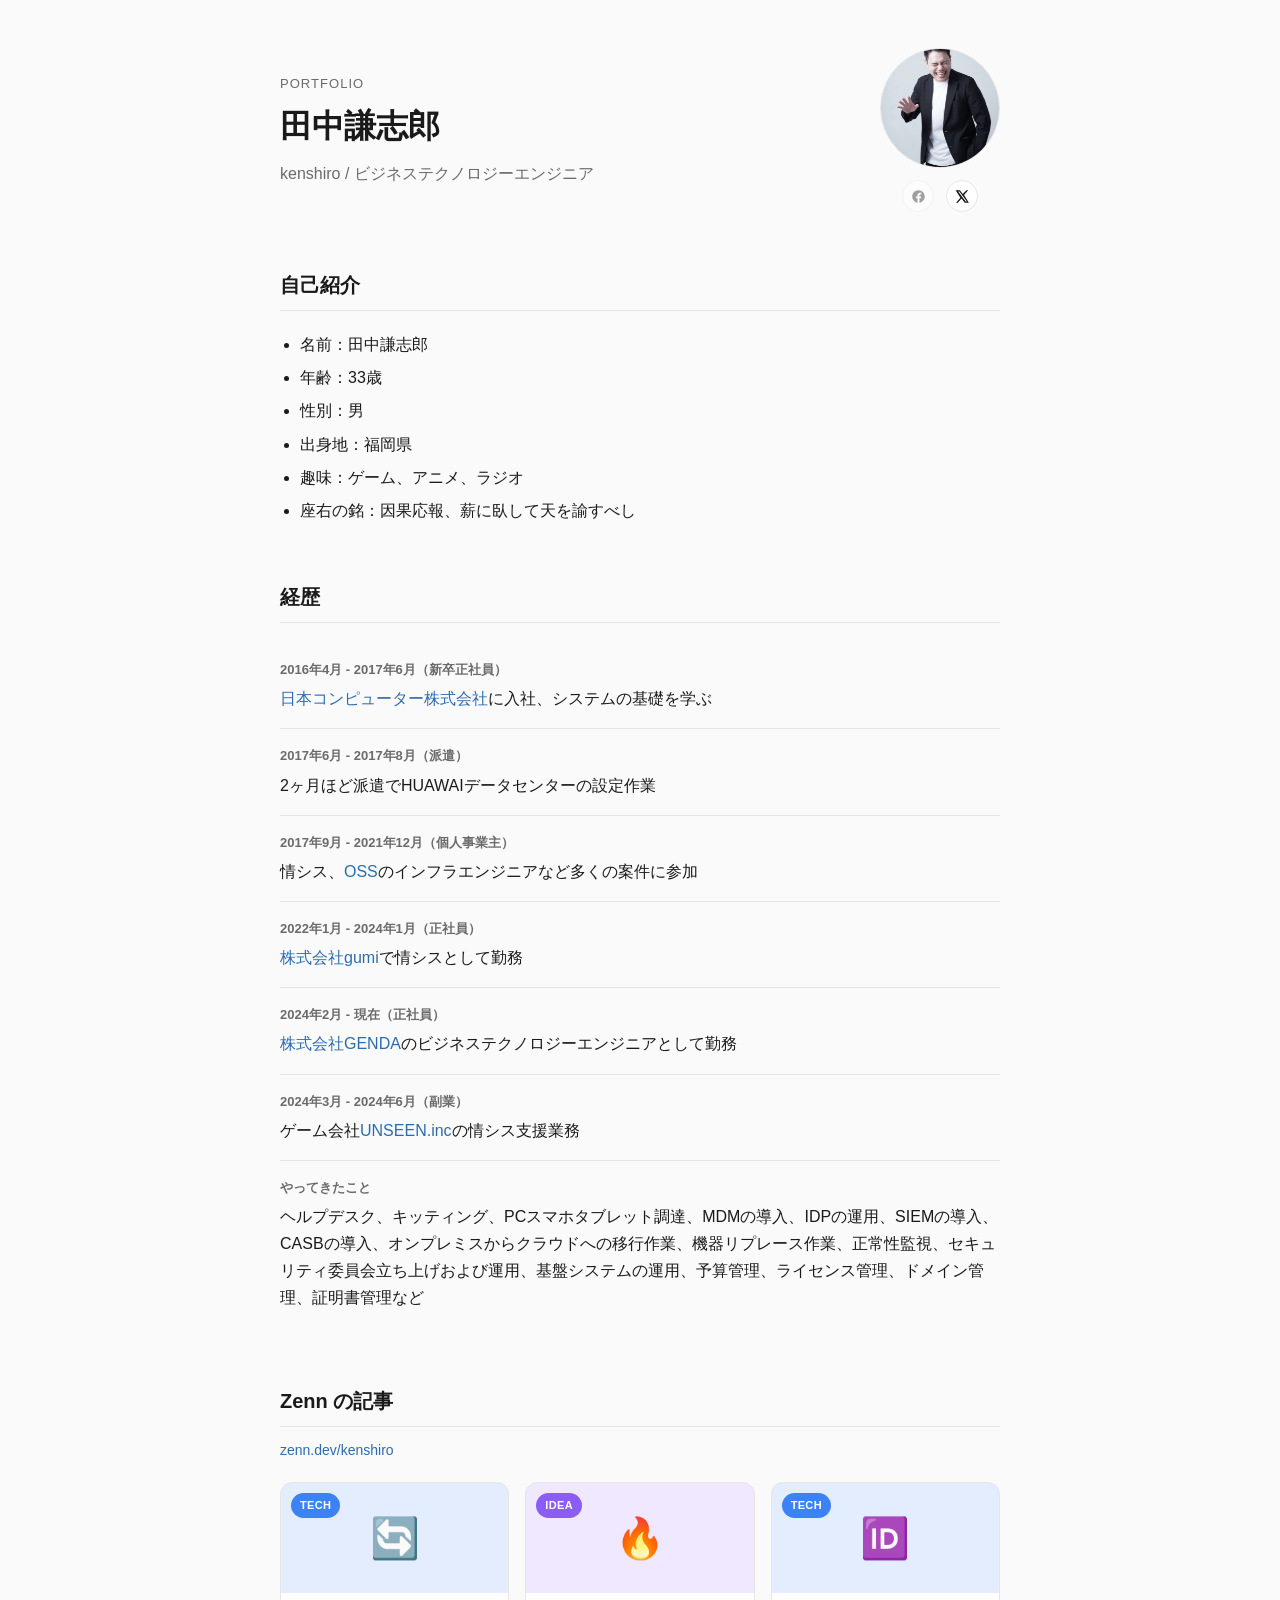
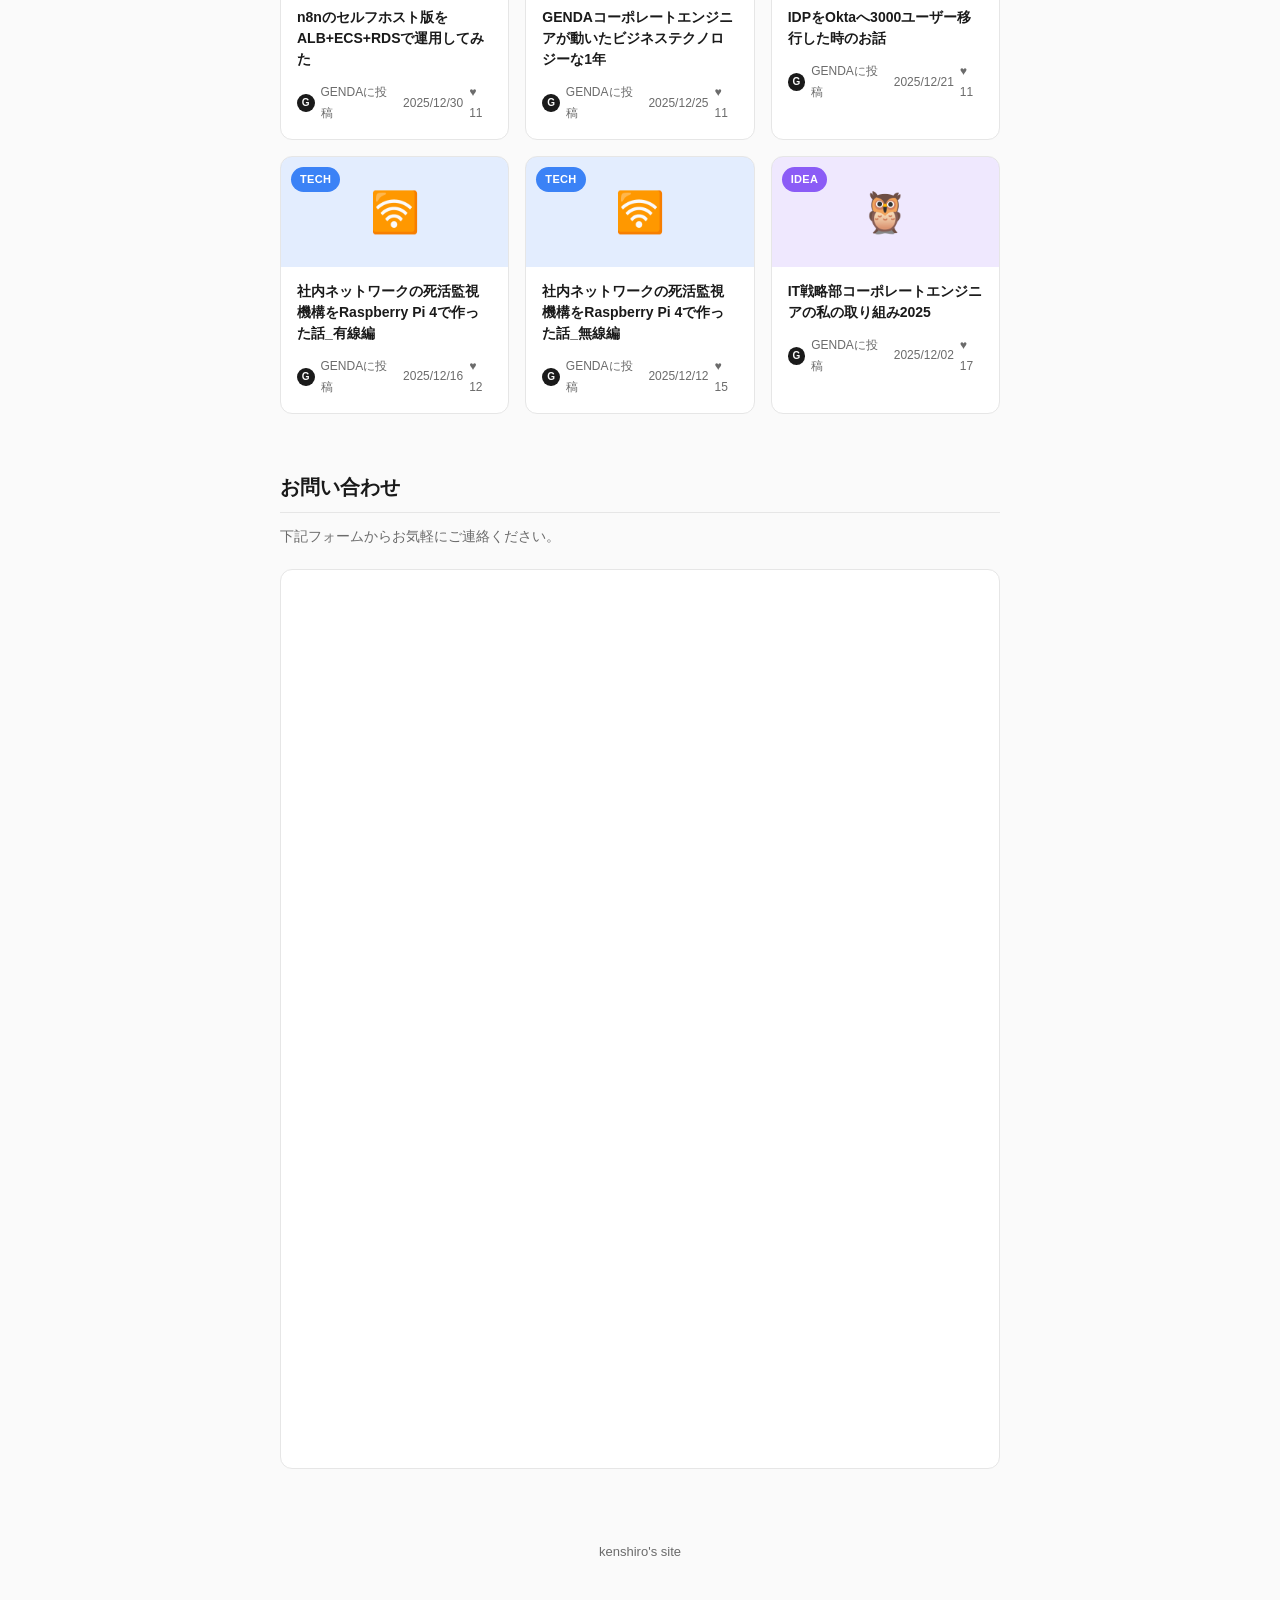
==== index.html @ cf834e89 "Move SNS icons under the profile photo Co-Authored-By: Claude Sonnet 5 <noreply@anthropic.com>" ====
<!doctype html>
<html lang="ja">
<head>
<meta charset="utf-8">
<meta name="viewport" content="width=device-width, initial-scale=1.0">
<title>田中謙志郎 | kenshiro's site</title>
<meta name="description" content="田中謙志郎（kenshiro）のポートフォリオページです。">
<link rel="icon" href="data:,">
<link rel="stylesheet" href="styles.css?v=6">
</head>
<body>
    <div class="page">
        <header class="hero">
            <div class="hero-text">
                <p class="eyebrow">Portfolio</p>
                <h1>田中謙志郎</h1>
                <p class="subtitle">kenshiro / ビジネステクノロジーエンジニア</p>
            </div>
            <div class="hero-photo-block">
                <img class="hero-photo" src="images/profile.jpg" alt="田中謙志郎のプロフィール写真">
                <ul class="social-links">
                    <li>
                        <a class="social-link is-pending" href="#" aria-label="Facebook" title="Facebook（リンク準備中）" onclick="return false;">
                            <svg viewBox="0 0 24 24" fill="currentColor" aria-hidden="true"><path d="M22 12.06C22 6.5 17.52 2 12 2S2 6.5 2 12.06c0 5 3.66 9.15 8.44 9.94v-7.03H7.9v-2.91h2.54V9.85c0-2.51 1.49-3.9 3.77-3.9 1.09 0 2.24.2 2.24.2v2.46h-1.26c-1.24 0-1.63.77-1.63 1.56v1.89h2.78l-.44 2.91h-2.34V22c4.78-.79 8.44-4.94 8.44-9.94z"/></svg>
                        </a>
                    </li>
                    <li>
                        <a class="social-link" href="https://x.com/kensan_p" target="_blank" rel="noopener" aria-label="X (旧Twitter)" title="@kensan_p">
                            <svg viewBox="0 0 24 24" fill="currentColor" aria-hidden="true"><path d="M18.24 2H21l-6.5 7.43L22.2 22h-6.62l-5.18-6.77L4.4 22H1.62l6.96-7.95L1 2h6.78l4.68 6.19zm-1.16 18h1.84L7.02 3.9H5.06z"/></svg>
                        </a>
                    </li>
                </ul>
            </div>
        </header>

        <main>
            <section class="section">
                <h2>自己紹介</h2>
                <ul class="profile-list">
                    <li>名前：田中謙志郎</li>
                    <li>年齢：33歳</li>
                    <li>性別：男</li>
                    <li>出身地：福岡県</li>
                    <li>趣味：ゲーム、アニメ、ラジオ</li>
                    <li>座右の銘：因果応報、薪に臥して天を諭すべし</li>
                </ul>
            </section>

            <section class="section">
                <h2>経歴</h2>
                <ul class="timeline">
                    <li>
                        <span class="timeline-date">2016年4月 - 2017年6月（新卒正社員）</span>
                        <a href="https://www.nck.co.jp/" target="_blank" rel="noopener">日本コンピューター株式会社</a>に入社、システムの基礎を学ぶ
                    </li>
                    <li>
                        <span class="timeline-date">2017年6月 - 2017年8月（派遣）</span>
                        2ヶ月ほど派遣でHUAWAIデータセンターの設定作業
                    </li>
                    <li>
                        <span class="timeline-date">2017年9月 - 2021年12月（個人事業主）</span>
                        情シス、<a href="https://exastro-suite.github.io/it-automation-docs/install_ja.html" target="_blank" rel="noopener">OSS</a>のインフラエンジニアなど多くの案件に参加
                    </li>
                    <li>
                        <span class="timeline-date">2022年1月 - 2024年1月（正社員）</span>
                        <a href="https://gu3.co.jp/" target="_blank" rel="noopener">株式会社gumi</a>で情シスとして勤務
                    </li>
                    <li>
                        <span class="timeline-date">2024年2月 - 現在（正社員）</span>
                        <a href="https://genda.jp/" target="_blank" rel="noopener">株式会社GENDA</a>のビジネステクノロジーエンジニアとして勤務
                    </li>
                    <li>
                        <span class="timeline-date">2024年3月 - 2024年6月（副業）</span>
                        ゲーム会社<a href="https://www.unseen-tokyo.com/" target="_blank" rel="noopener">UNSEEN.inc</a>の情シス支援業務
                    </li>
                    <li>
                        <span class="timeline-date">やってきたこと</span>
                        ヘルプデスク、キッティング、PCスマホタブレット調達、MDMの導入、IDPの運用、SIEMの導入、CASBの導入、オンプレミスからクラウドへの移行作業、機器リプレース作業、正常性監視、セキュリティ委員会立ち上げおよび運用、基盤システムの運用、予算管理、ライセンス管理、ドメイン管理、証明書管理など
                    </li>
                </ul>
            </section>

            <section class="section">
                <h2>Zenn の記事</h2>
                <p class="section-note">
                    <a href="https://zenn.dev/kenshiro" target="_blank" rel="noopener">zenn.dev/kenshiro</a>
                </p>
                <ul class="zenn-cards">
                    <li class="zenn-card">
                        <a href="https://zenn.dev/genda_jp/articles/96756fe1942ec3" target="_blank" rel="noopener">
                            <div class="zenn-card-media zenn-type-tech">
                                <span class="zenn-badge zenn-badge-tech">TECH</span>
                                <span class="zenn-card-emoji">🔄</span>
                            </div>
                            <div class="zenn-card-body">
                                <p class="zenn-card-title">n8nのセルフホスト版をALB+ECS+RDSで運用してみた</p>
                                <p class="zenn-card-meta">
                                    <span class="zenn-avatar">G</span>
                                    GENDAに投稿
                                    <span class="zenn-card-date">2025/12/30</span>
                                    <span class="zenn-card-likes">♥ 11</span>
                                </p>
                            </div>
                        </a>
                    </li>
                    <li class="zenn-card">
                        <a href="https://zenn.dev/genda_jp/articles/e08f3551ff853a" target="_blank" rel="noopener">
                            <div class="zenn-card-media zenn-type-idea">
                                <span class="zenn-badge zenn-badge-idea">IDEA</span>
                                <span class="zenn-card-emoji">🔥</span>
                            </div>
                            <div class="zenn-card-body">
                                <p class="zenn-card-title">GENDAコーポレートエンジニアが動いたビジネステクノロジーな1年</p>
                                <p class="zenn-card-meta">
                                    <span class="zenn-avatar">G</span>
                                    GENDAに投稿
                                    <span class="zenn-card-date">2025/12/25</span>
                                    <span class="zenn-card-likes">♥ 11</span>
                                </p>
                            </div>
                        </a>
                    </li>
                    <li class="zenn-card">
                        <a href="https://zenn.dev/genda_jp/articles/27fce587929f2d" target="_blank" rel="noopener">
                            <div class="zenn-card-media zenn-type-tech">
                                <span class="zenn-badge zenn-badge-tech">TECH</span>
                                <span class="zenn-card-emoji">🆔</span>
                            </div>
                            <div class="zenn-card-body">
                                <p class="zenn-card-title">IDPをOktaへ3000ユーザー移行した時のお話</p>
                                <p class="zenn-card-meta">
                                    <span class="zenn-avatar">G</span>
                                    GENDAに投稿
                                    <span class="zenn-card-date">2025/12/21</span>
                                    <span class="zenn-card-likes">♥ 11</span>
                                </p>
                            </div>
                        </a>
                    </li>
                    <li class="zenn-card">
                        <a href="https://zenn.dev/genda_jp/articles/80a4c75e6449c0" target="_blank" rel="noopener">
                            <div class="zenn-card-media zenn-type-tech">
                                <span class="zenn-badge zenn-badge-tech">TECH</span>
                                <span class="zenn-card-emoji">🛜</span>
                            </div>
                            <div class="zenn-card-body">
                                <p class="zenn-card-title">社内ネットワークの死活監視機構をRaspberry Pi 4で作った話_有線編</p>
                                <p class="zenn-card-meta">
                                    <span class="zenn-avatar">G</span>
                                    GENDAに投稿
                                    <span class="zenn-card-date">2025/12/16</span>
                                    <span class="zenn-card-likes">♥ 12</span>
                                </p>
                            </div>
                        </a>
                    </li>
                    <li class="zenn-card">
                        <a href="https://zenn.dev/genda_jp/articles/8ce9c2864ab055" target="_blank" rel="noopener">
                            <div class="zenn-card-media zenn-type-tech">
                                <span class="zenn-badge zenn-badge-tech">TECH</span>
                                <span class="zenn-card-emoji">🛜</span>
                            </div>
                            <div class="zenn-card-body">
                                <p class="zenn-card-title">社内ネットワークの死活監視機構をRaspberry Pi 4で作った話_無線編</p>
                                <p class="zenn-card-meta">
                                    <span class="zenn-avatar">G</span>
                                    GENDAに投稿
                                    <span class="zenn-card-date">2025/12/12</span>
                                    <span class="zenn-card-likes">♥ 15</span>
                                </p>
                            </div>
                        </a>
                    </li>
                    <li class="zenn-card">
                        <a href="https://zenn.dev/genda_jp/articles/e3fcc017975147" target="_blank" rel="noopener">
                            <div class="zenn-card-media zenn-type-idea">
                                <span class="zenn-badge zenn-badge-idea">IDEA</span>
                                <span class="zenn-card-emoji">🦉</span>
                            </div>
                            <div class="zenn-card-body">
                                <p class="zenn-card-title">IT戦略部コーポレートエンジニアの私の取り組み2025</p>
                                <p class="zenn-card-meta">
                                    <span class="zenn-avatar">G</span>
                                    GENDAに投稿
                                    <span class="zenn-card-date">2025/12/02</span>
                                    <span class="zenn-card-likes">♥ 17</span>
                                </p>
                            </div>
                        </a>
                    </li>
                </ul>
            </section>

            <section class="section">
                <h2>お問い合わせ</h2>
                <p class="section-note">下記フォームからお気軽にご連絡ください。</p>
                <iframe class="contact-form" src="https://docs.google.com/forms/d/e/1FAIpQLSchTpc1sLFEY0dXczaiZ11Mpa0hVo4xiJXlNwjXK0RmTIlO_Q/viewform?embedded=true" loading="lazy">読み込んでいます…</iframe>
            </section>
        </main>

        <footer class="footer">
            <p>kenshiro's site</p>
        </footer>
    </div>
</body>
</html>
---- styles.css ----
:root {
  --ink: #1a1a1a;
  --muted: #6b6b6b;
  --border: #e6e6e6;
  --accent: #2b6cb0;
  --bg: #fafafa;
  --card-bg: #ffffff;
}

* {
  box-sizing: border-box;
}

body {
  margin: 0;
  background: var(--bg);
  color: var(--ink);
  font-family: -apple-system, BlinkMacSystemFont, "Hiragino Sans", "Yu Gothic", sans-serif;
  line-height: 1.7;
}

a {
  color: var(--accent);
  text-decoration: none;
}

a:hover {
  text-decoration: underline;
}

.page {
  max-width: 760px;
  margin: 0 auto;
  padding: 48px 20px 80px;
}

.hero {
  display: flex;
  align-items: center;
  justify-content: space-between;
  gap: 24px;
  margin-bottom: 56px;
}

.eyebrow {
  margin: 0 0 4px;
  font-size: 13px;
  letter-spacing: 0.08em;
  text-transform: uppercase;
  color: var(--muted);
}

.hero h1 {
  margin: 0;
  font-size: 32px;
}

.subtitle {
  margin: 6px 0 0;
  color: var(--muted);
}

.hero-photo-block {
  display: flex;
  flex-direction: column;
  align-items: center;
  gap: 12px;
  flex-shrink: 0;
}

.hero-photo {
  width: 120px;
  height: 120px;
  object-fit: cover;
  border-radius: 50%;
  border: 1px solid var(--border);
  flex-shrink: 0;
}

.hero-photo-block .social-links {
  justify-content: center;
}

.hero-photo-block .social-link {
  width: 32px;
  height: 32px;
}

.hero-photo-block .social-link svg {
  width: 15px;
  height: 15px;
}

.section {
  margin-bottom: 56px;
}

.section h2 {
  font-size: 20px;
  margin-bottom: 20px;
  padding-bottom: 8px;
  border-bottom: 1px solid var(--border);
}

.section-note {
  margin-top: -8px;
  margin-bottom: 20px;
  color: var(--muted);
  font-size: 14px;
}

.profile-list {
  margin: 0;
  padding-left: 20px;
}

.profile-list li {
  margin-bottom: 6px;
}

.timeline {
  list-style: none;
  margin: 0;
  padding: 0;
}

.timeline li {
  padding: 16px 0;
  border-bottom: 1px solid var(--border);
}

.timeline li:last-child {
  border-bottom: none;
}

.timeline-date {
  display: block;
  font-size: 13px;
  font-weight: 600;
  color: var(--muted);
  margin-bottom: 4px;
}

.zenn-cards {
  list-style: none;
  margin: 0;
  padding: 0;
  display: grid;
  grid-template-columns: repeat(auto-fill, minmax(220px, 1fr));
  gap: 16px;
}

.zenn-card {
  border: 1px solid var(--border);
  border-radius: 12px;
  overflow: hidden;
  background: var(--card-bg);
  transition: transform 0.15s ease, box-shadow 0.15s ease;
}

.zenn-card:hover {
  transform: translateY(-3px);
  box-shadow: 0 10px 20px rgba(0, 0, 0, 0.1);
}

.zenn-card a {
  display: block;
  color: var(--ink);
  text-decoration: none;
}

.zenn-card-media {
  position: relative;
  display: flex;
  align-items: center;
  justify-content: center;
  height: 110px;
}

.zenn-type-tech {
  background: rgba(59, 130, 246, 0.14);
}

.zenn-type-idea {
  background: rgba(139, 92, 246, 0.14);
}

.zenn-card-emoji {
  font-size: 40px;
}

.zenn-badge {
  position: absolute;
  top: 10px;
  left: 10px;
  padding: 3px 9px;
  border-radius: 999px;
  font-size: 11px;
  font-weight: 700;
  letter-spacing: 0.03em;
  color: #fff;
}

.zenn-badge-tech {
  background: #3b82f6;
}

.zenn-badge-idea {
  background: #8b5cf6;
}

.zenn-card-body {
  padding: 14px 16px 16px;
}

.zenn-card-title {
  margin: 0 0 12px;
  font-size: 14px;
  font-weight: 600;
  line-height: 1.5;
}

.zenn-card-meta {
  margin: 0;
  display: flex;
  align-items: center;
  gap: 6px;
  font-size: 12px;
  color: var(--muted);
}

.zenn-avatar {
  display: inline-flex;
  align-items: center;
  justify-content: center;
  width: 18px;
  height: 18px;
  border-radius: 50%;
  background: var(--ink);
  color: var(--bg);
  font-size: 10px;
  font-weight: 700;
}

.zenn-card-date {
  margin-left: auto;
}

.social-links {
  list-style: none;
  margin: 0;
  padding: 0;
  display: flex;
  gap: 12px;
}

.social-link {
  display: flex;
  align-items: center;
  justify-content: center;
  width: 44px;
  height: 44px;
  border-radius: 50%;
  border: 1px solid var(--border);
  background: var(--card-bg);
  color: var(--ink);
  transition: transform 0.15s ease, box-shadow 0.15s ease;
}

.social-link svg {
  width: 20px;
  height: 20px;
}

.social-link:hover {
  transform: translateY(-2px);
  box-shadow: 0 6px 14px rgba(0, 0, 0, 0.08);
}

.social-link.is-pending {
  opacity: 0.4;
  cursor: default;
}

.social-link.is-pending:hover {
  transform: none;
  box-shadow: none;
}

.contact-form {
  width: 100%;
  height: 900px;
  border: 1px solid var(--border);
  border-radius: 12px;
  background: #fff;
}

.footer {
  margin-top: 64px;
  text-align: center;
  color: var(--muted);
  font-size: 13px;
}

@media (max-width: 560px) {
  .hero {
    flex-direction: column-reverse;
    align-items: flex-start;
    text-align: left;
  }

  .hero-photo {
    width: 96px;
    height: 96px;
  }
}

@media (prefers-color-scheme: dark) {
  :root {
    --ink: #f0f0f0;
    --muted: #9a9a9a;
    --border: #2e2e2e;
    --accent: #6ea8e0;
    --bg: #121212;
    --card-bg: #1a1a1a;
  }

  .zenn-type-tech {
    background: rgba(59, 130, 246, 0.22);
  }

  .zenn-type-idea {
    background: rgba(139, 92, 246, 0.22);
  }
}
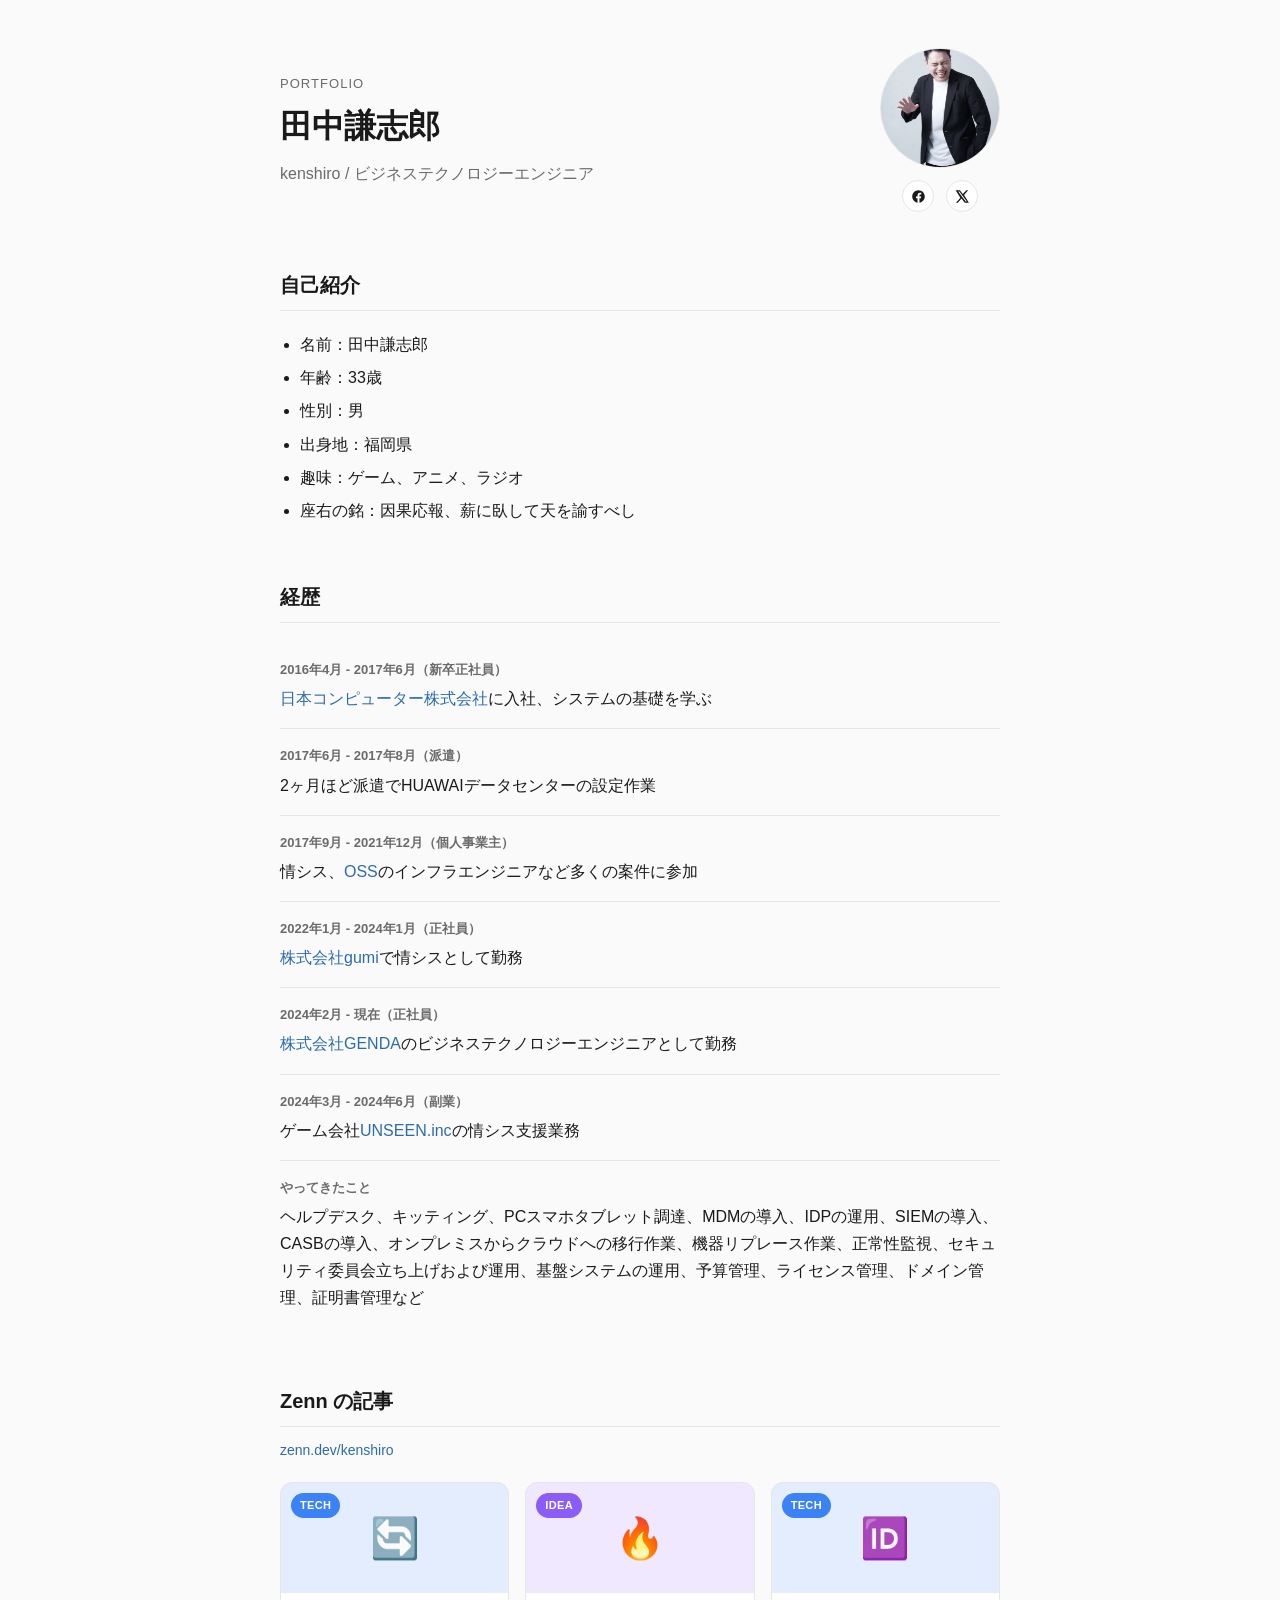
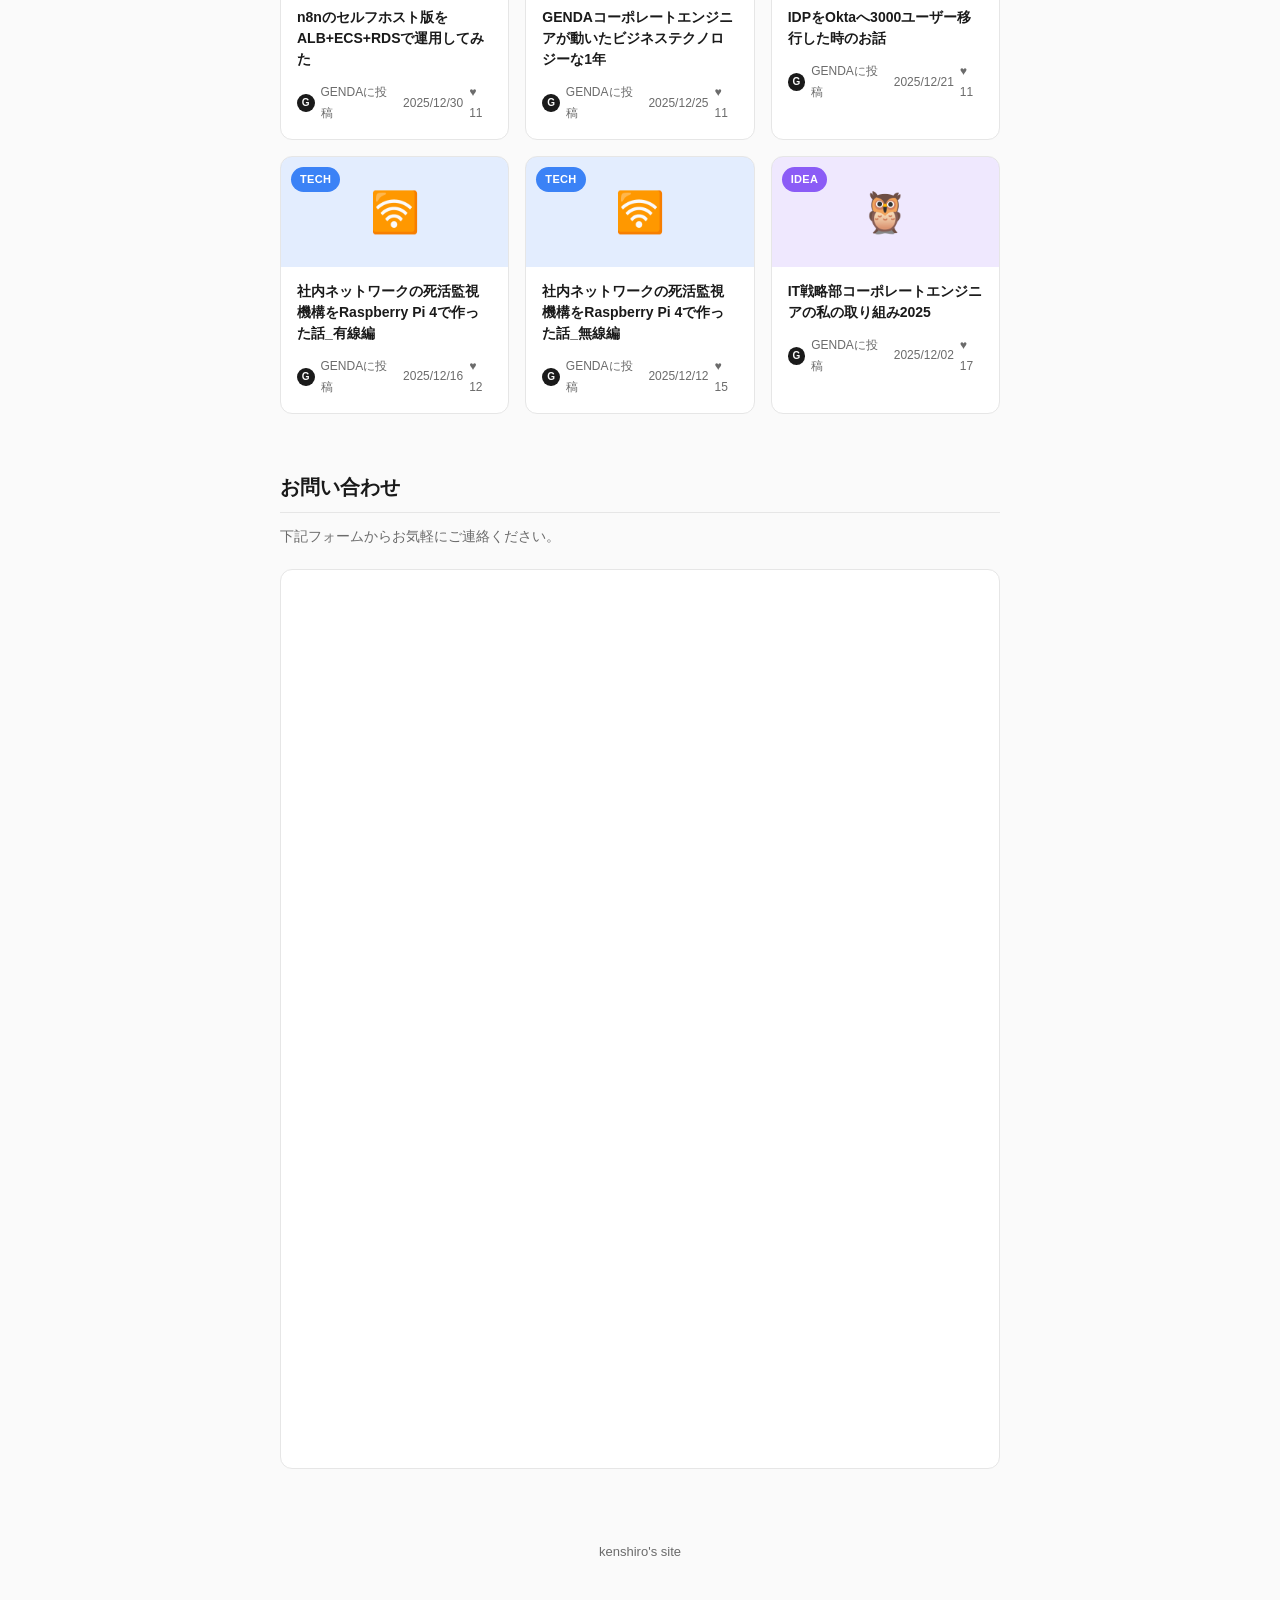
==== commit b807613b: "Enable Facebook link Co-Authored-By: Claude Sonnet 5 <noreply@anthropic.com>" ====
--- a/index.html
+++ b/index.html
@@ -20,7 +20,7 @@
                 <img class="hero-photo" src="images/profile.jpg" alt="田中謙志郎のプロフィール写真">
                 <ul class="social-links">
                     <li>
-                        <a class="social-link is-pending" href="#" aria-label="Facebook" title="Facebook（リンク準備中）" onclick="return false;">
+                        <a class="social-link" href="https://www.facebook.com/share/1beamQ2zwk/?mibextid=wwXIfr" target="_blank" rel="noopener" aria-label="Facebook">
                             <svg viewBox="0 0 24 24" fill="currentColor" aria-hidden="true"><path d="M22 12.06C22 6.5 17.52 2 12 2S2 6.5 2 12.06c0 5 3.66 9.15 8.44 9.94v-7.03H7.9v-2.91h2.54V9.85c0-2.51 1.49-3.9 3.77-3.9 1.09 0 2.24.2 2.24.2v2.46h-1.26c-1.24 0-1.63.77-1.63 1.56v1.89h2.78l-.44 2.91h-2.34V22c4.78-.79 8.44-4.94 8.44-9.94z"/></svg>
                         </a>
                     </li>
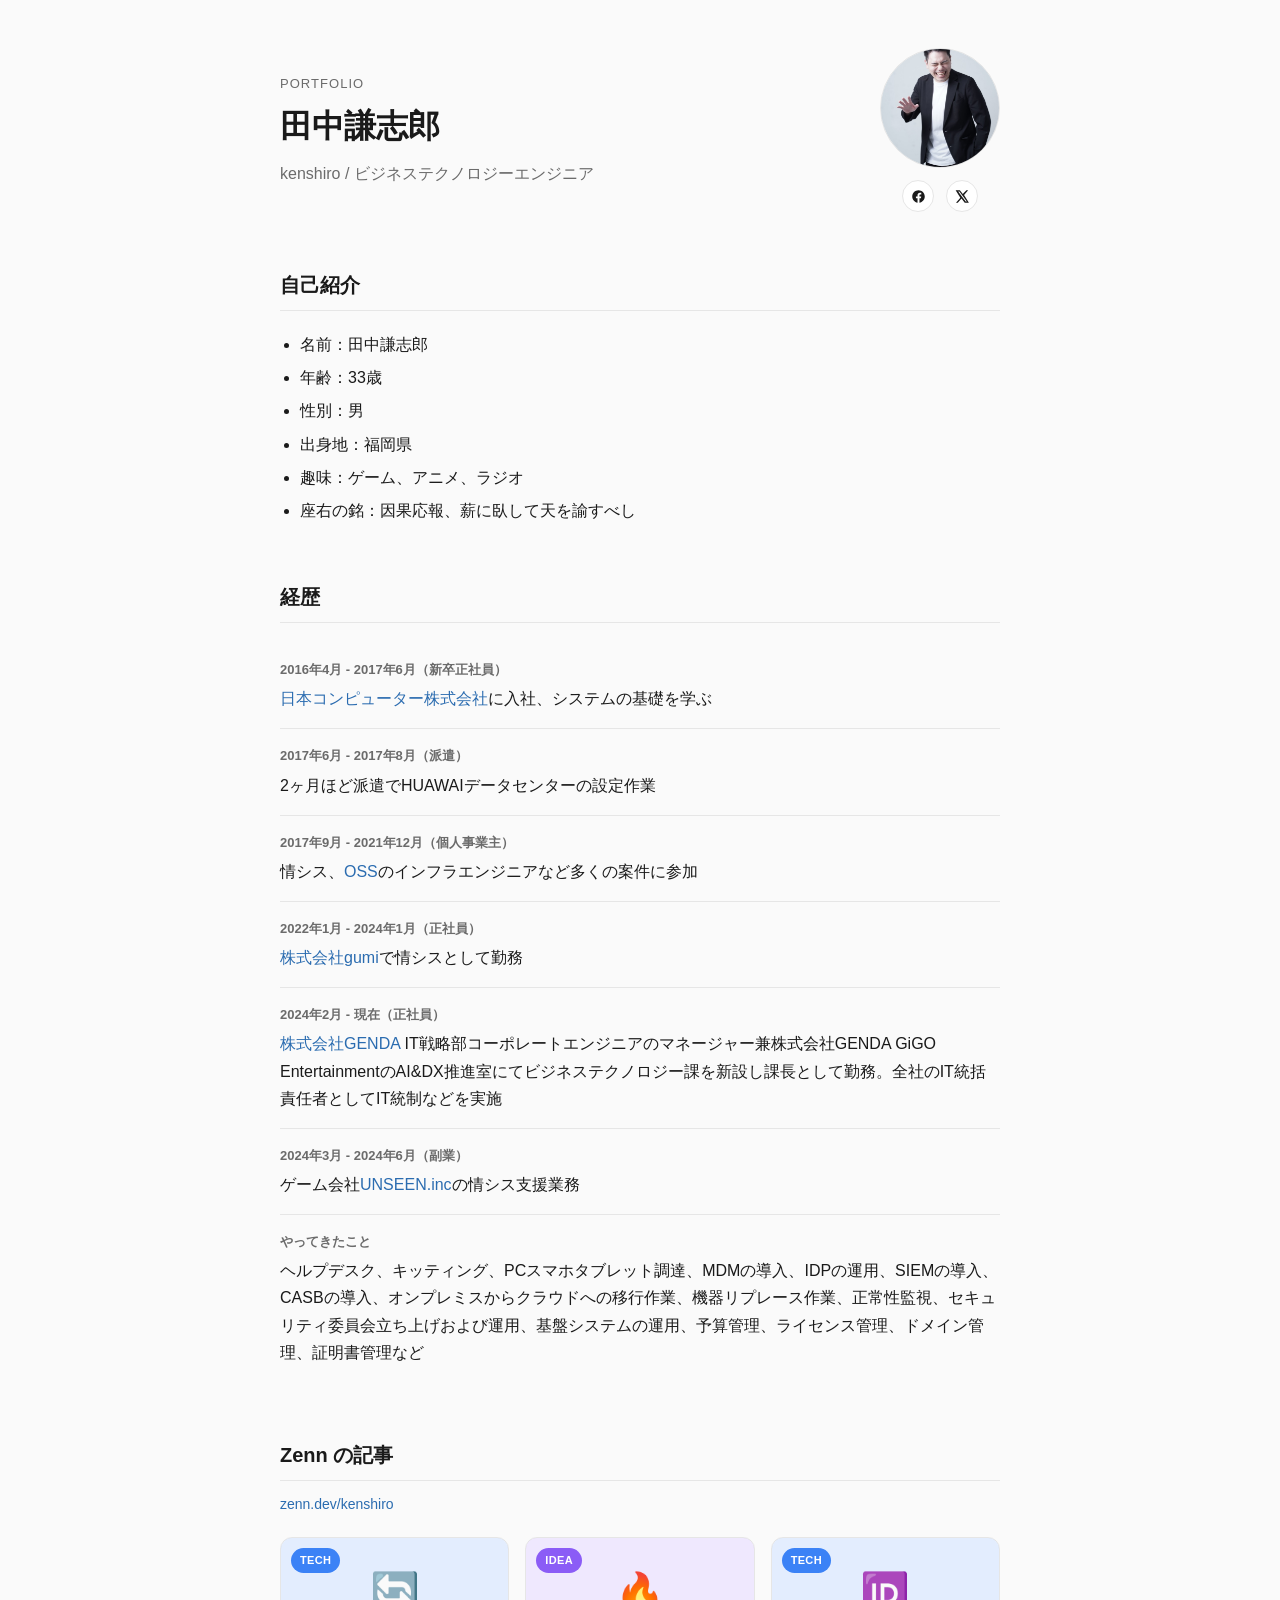
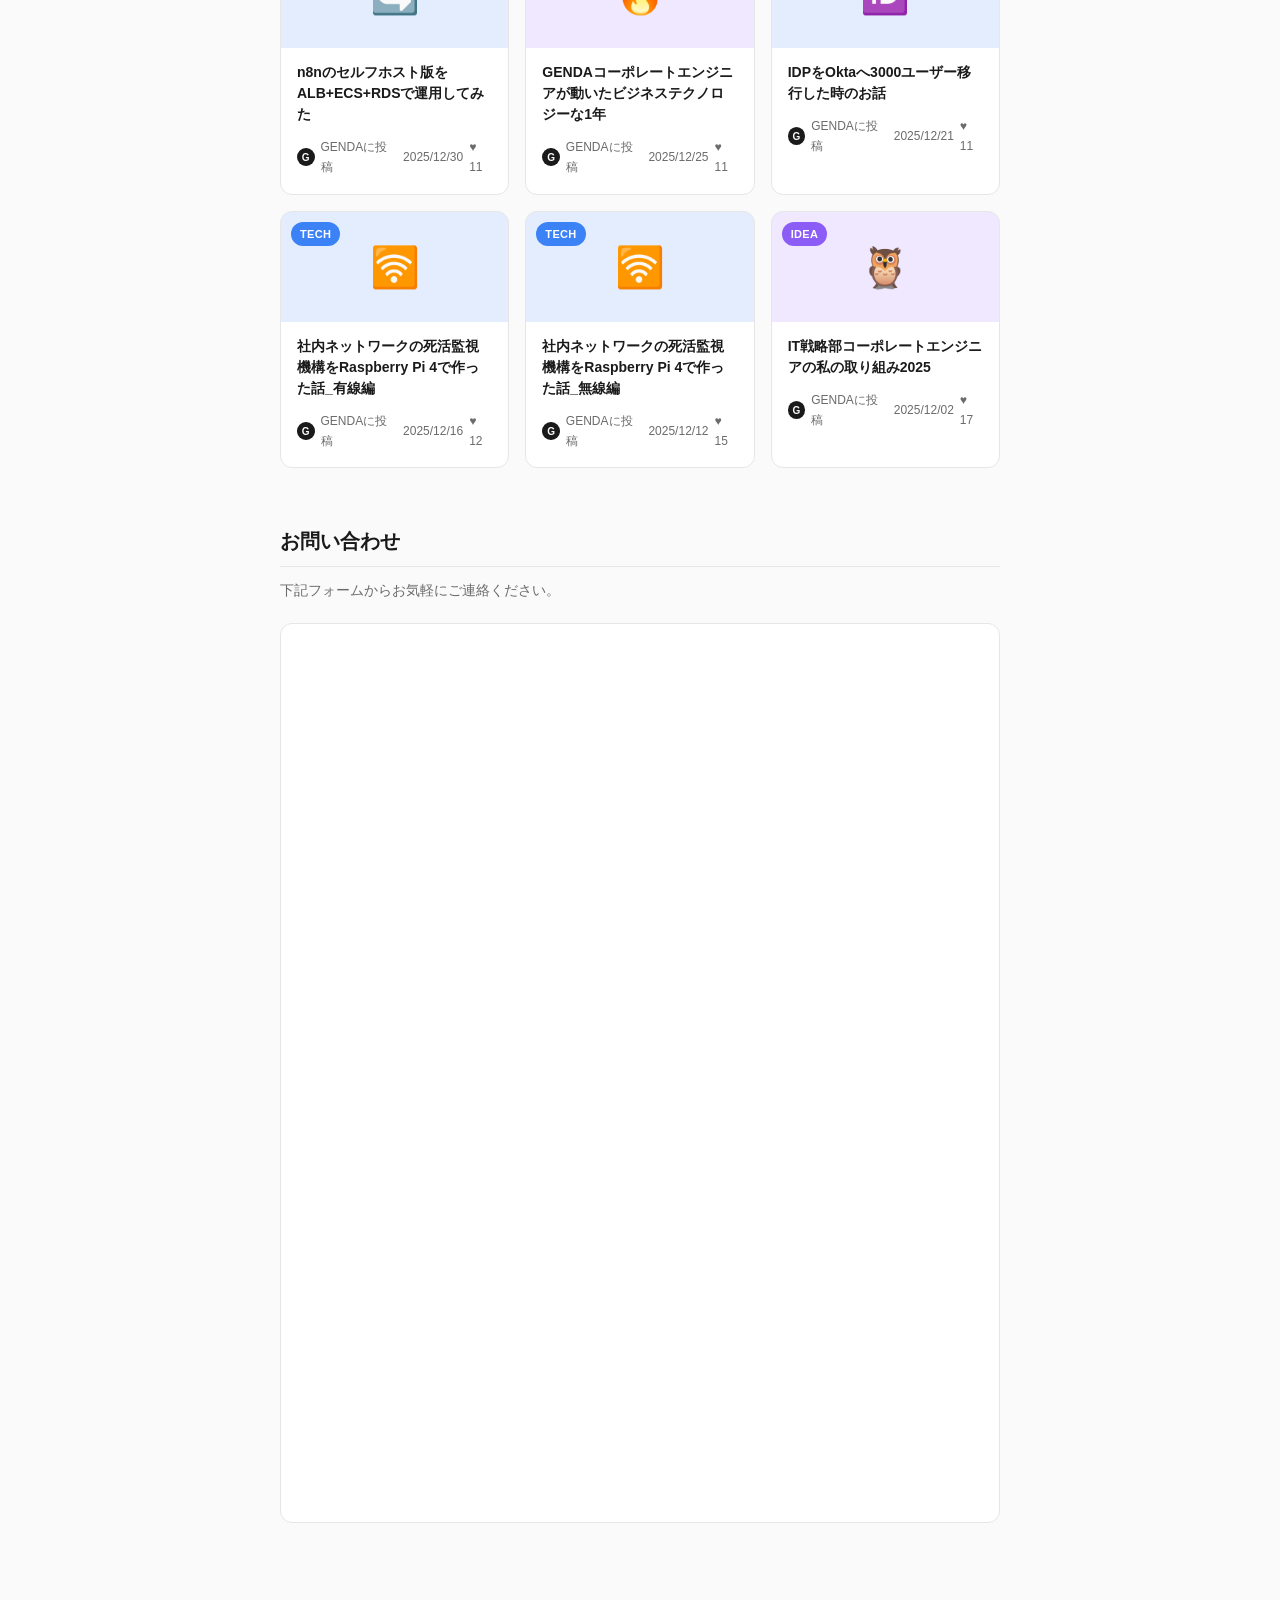
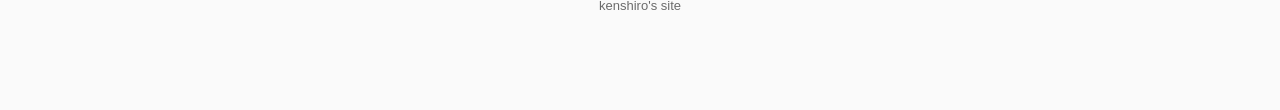
==== commit 82e5ce3d: "Update current GENDA role description in 経歴 Co-Authored-By: Claude Sonnet 5 <noreply@anthropic.com>" ====
--- a/index.html
+++ b/index.html
@@ -67,7 +67,7 @@
                     </li>
                     <li>
                         <span class="timeline-date">2024年2月 - 現在（正社員）</span>
-                        <a href="https://genda.jp/" target="_blank" rel="noopener">株式会社GENDA</a>のビジネステクノロジーエンジニアとして勤務
+                        <a href="https://genda.jp/" target="_blank" rel="noopener">株式会社GENDA</a> IT戦略部コーポレートエンジニアのマネージャー兼株式会社GENDA GiGO EntertainmentのAI&amp;DX推進室にてビジネステクノロジー課を新設し課長として勤務。全社のIT統括責任者としてIT統制などを実施
                     </li>
                     <li>
                         <span class="timeline-date">2024年3月 - 2024年6月（副業）</span>
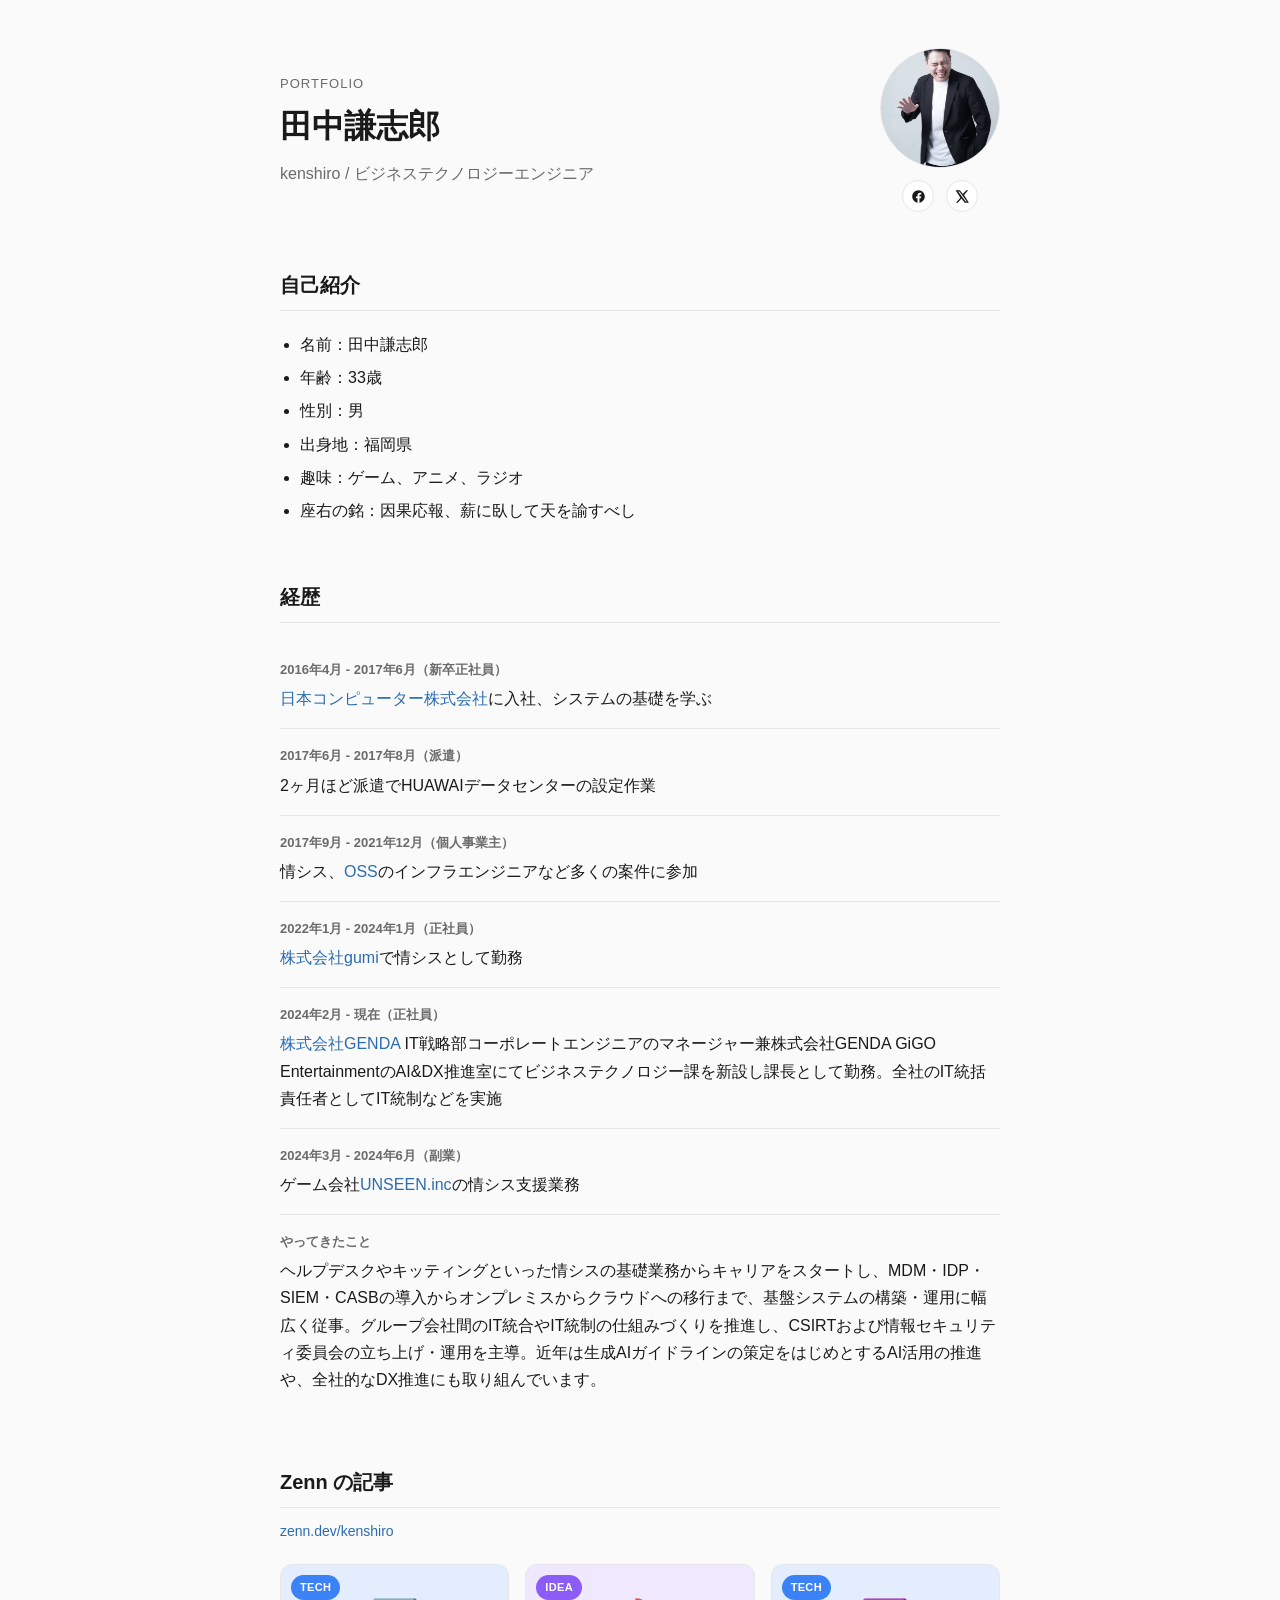
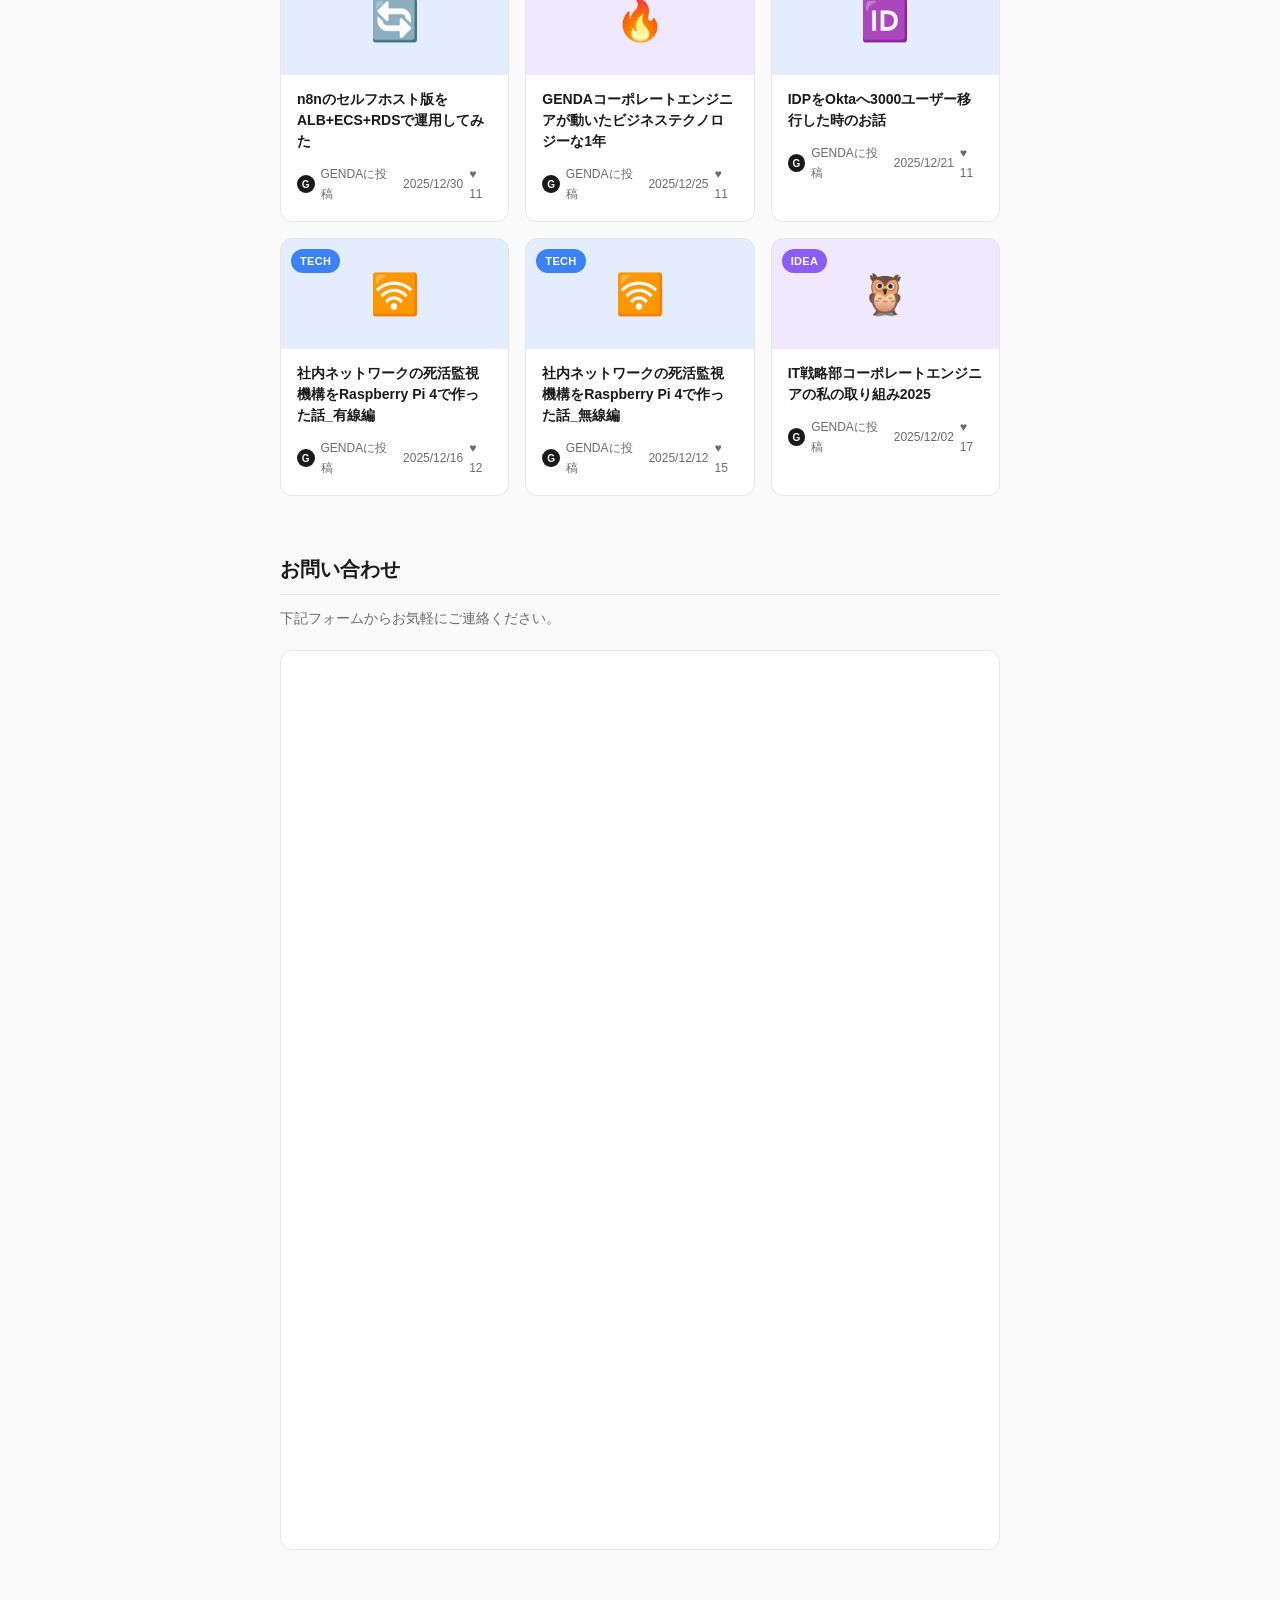
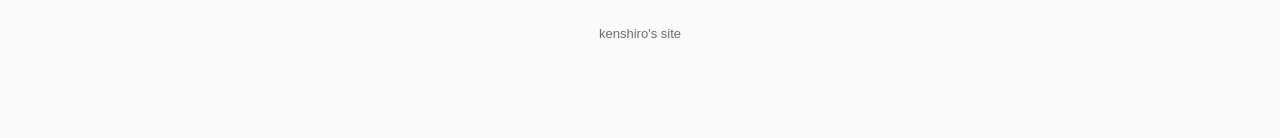
==== commit 9dd8aa8a: "Rewrite やってきたこと summary with a more polished narrative Co-Authored-By: Claude Sonnet 5 <noreply@anth" ====
--- a/index.html
+++ b/index.html
@@ -75,7 +75,7 @@
                     </li>
                     <li>
                         <span class="timeline-date">やってきたこと</span>
-                        ヘルプデスク、キッティング、PCスマホタブレット調達、MDMの導入、IDPの運用、SIEMの導入、CASBの導入、オンプレミスからクラウドへの移行作業、機器リプレース作業、正常性監視、セキュリティ委員会立ち上げおよび運用、基盤システムの運用、予算管理、ライセンス管理、ドメイン管理、証明書管理など
+                        ヘルプデスクやキッティングといった情シスの基礎業務からキャリアをスタートし、MDM・IDP・SIEM・CASBの導入からオンプレミスからクラウドへの移行まで、基盤システムの構築・運用に幅広く従事。グループ会社間のIT統合やIT統制の仕組みづくりを推進し、CSIRTおよび情報セキュリティ委員会の立ち上げ・運用を主導。近年は生成AIガイドラインの策定をはじめとするAI活用の推進や、全社的なDX推進にも取り組んでいます。
                     </li>
                 </ul>
             </section>
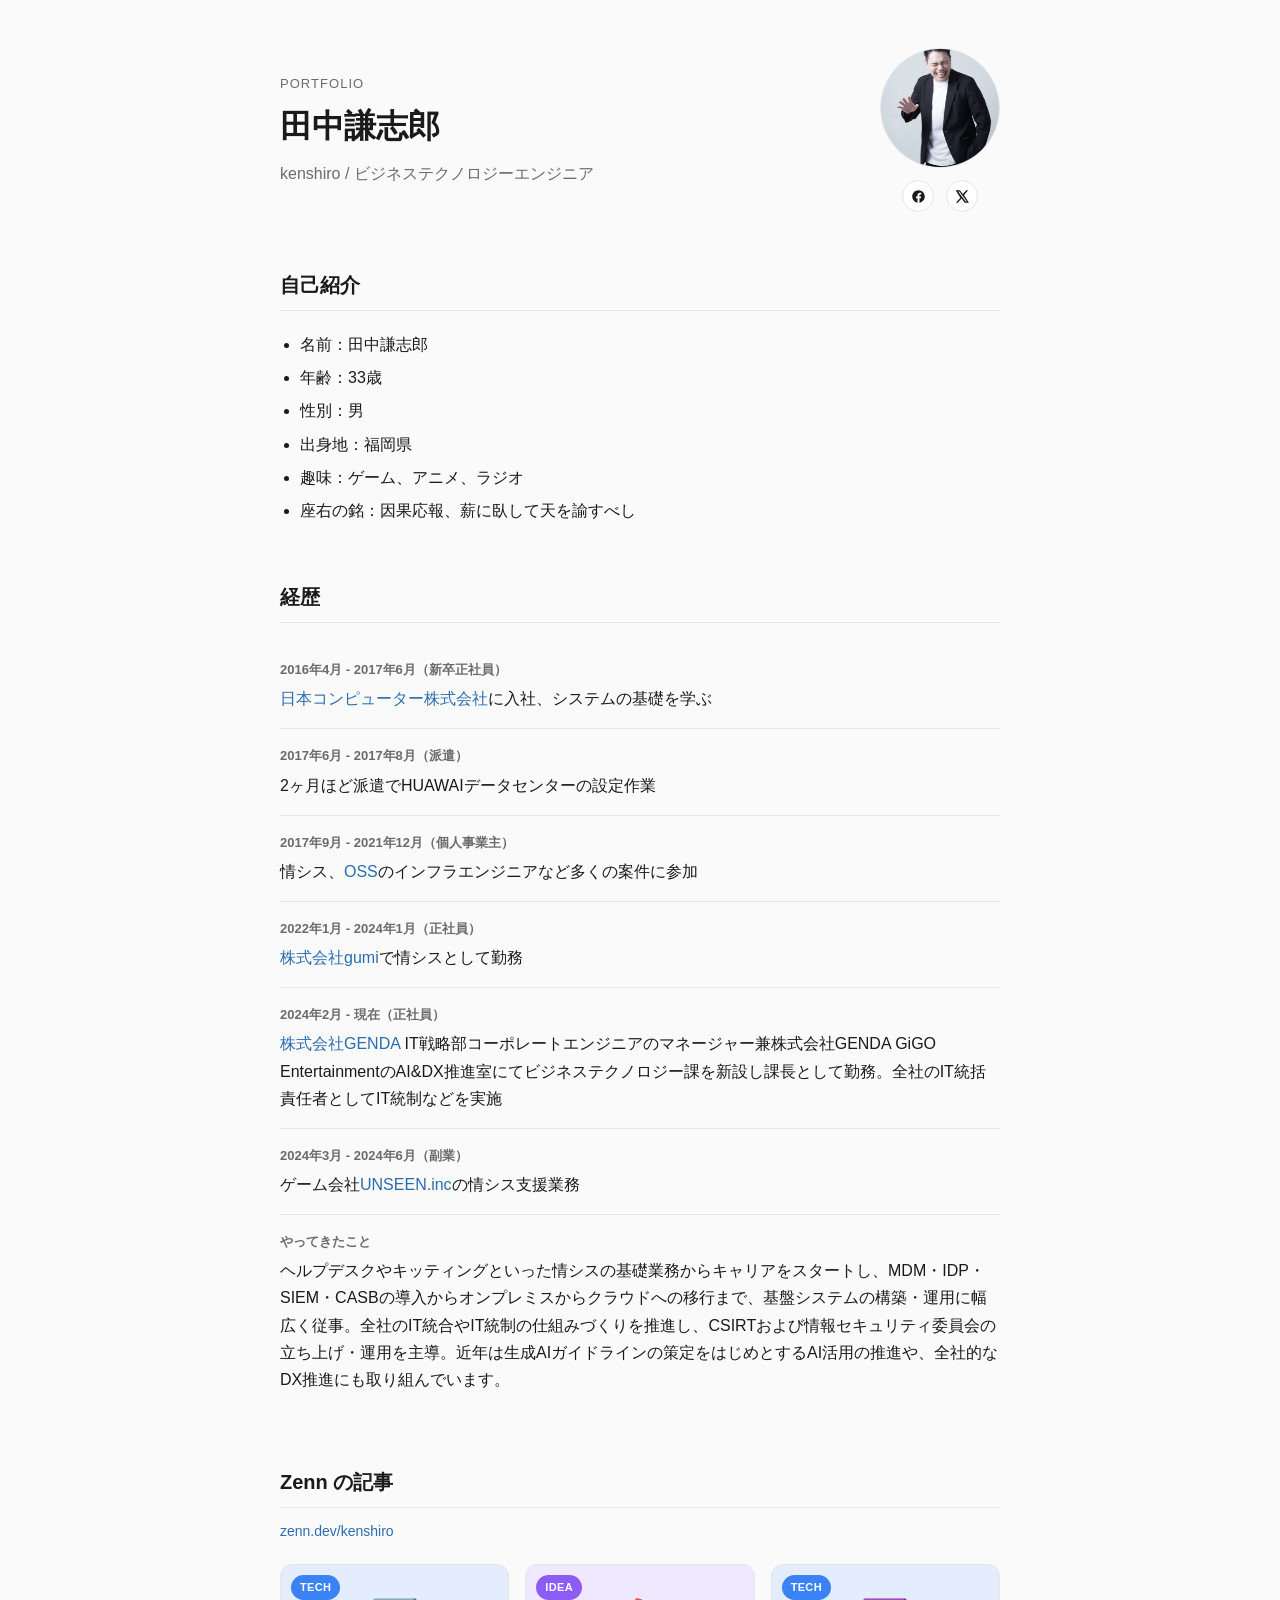
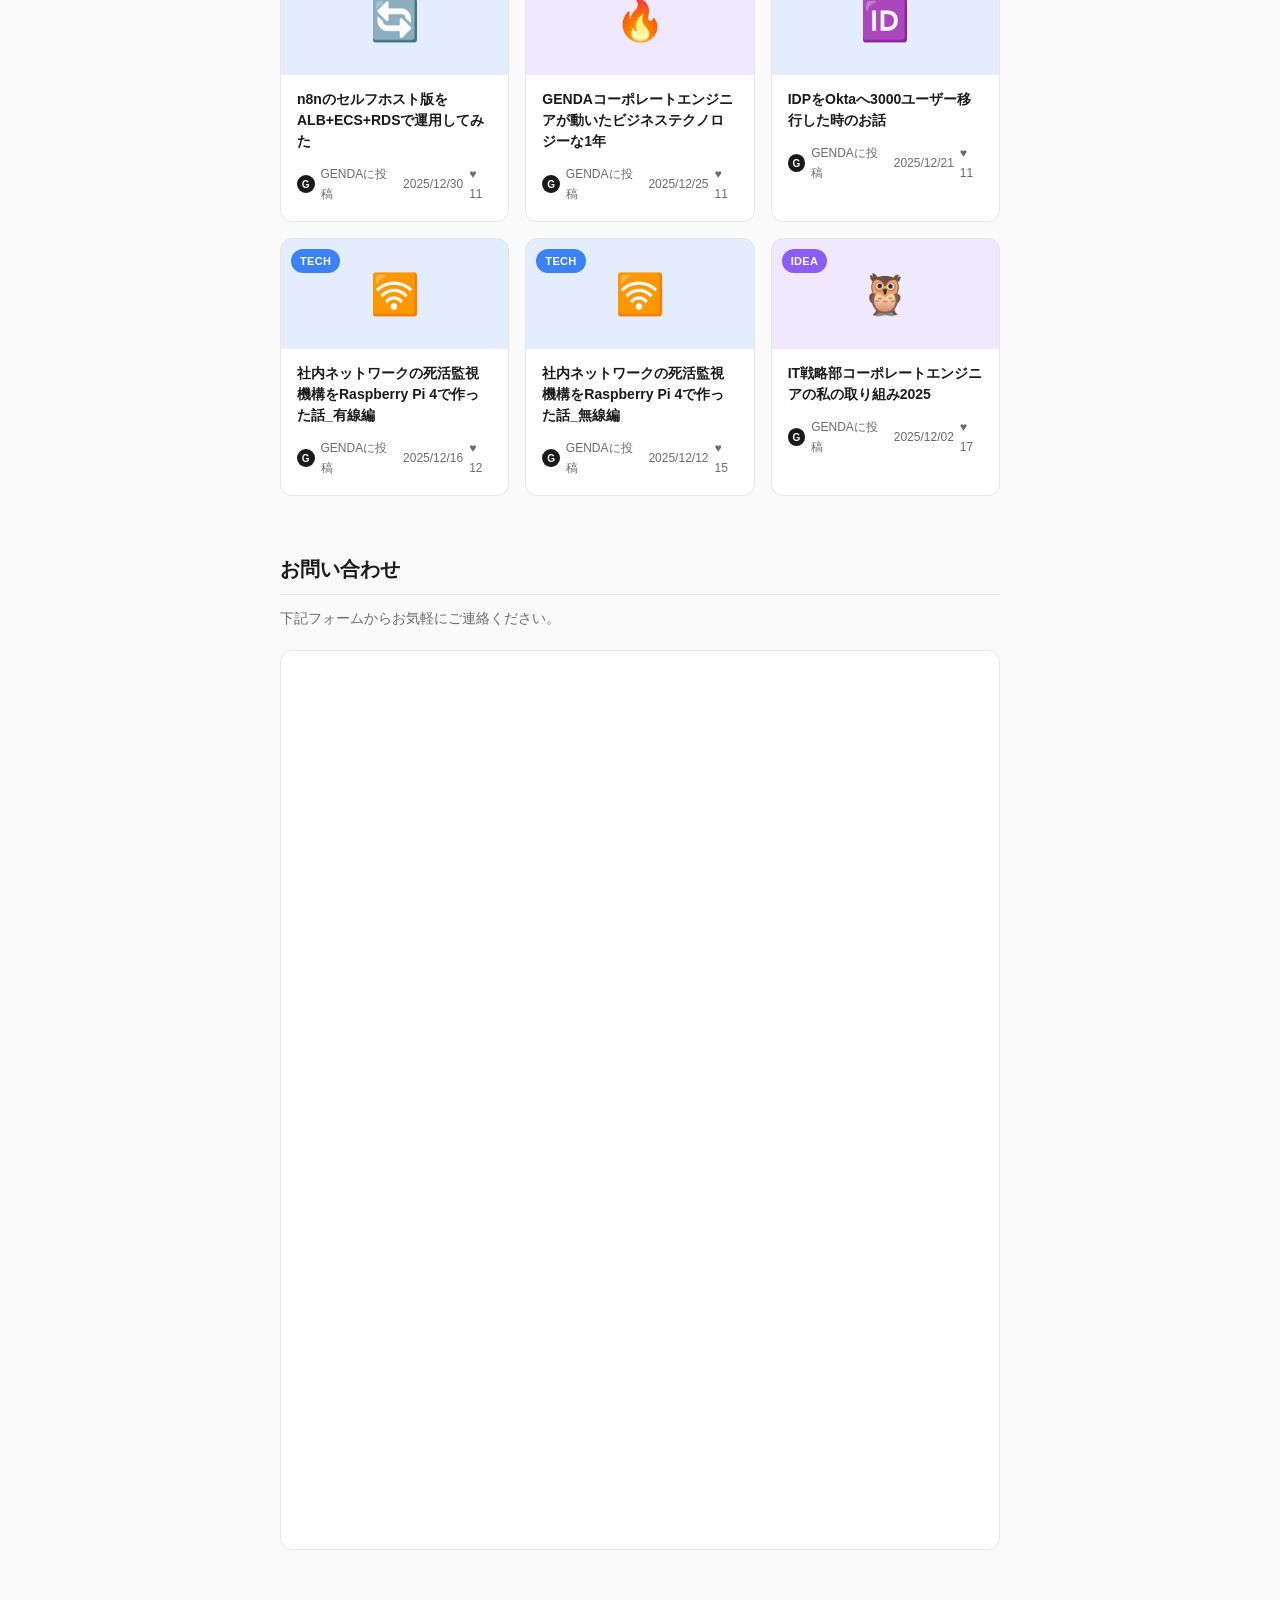
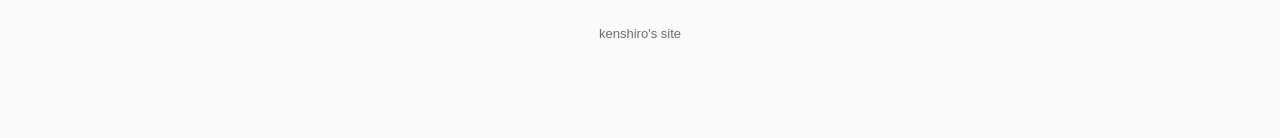
==== commit e72ef2f3: "Use 全社の instead of グループ会社間の in やってきたこと Co-Authored-By: Claude Sonnet 5 <noreply@anthropic.com>" ====
--- a/index.html
+++ b/index.html
@@ -75,7 +75,7 @@
                     </li>
                     <li>
                         <span class="timeline-date">やってきたこと</span>
-                        ヘルプデスクやキッティングといった情シスの基礎業務からキャリアをスタートし、MDM・IDP・SIEM・CASBの導入からオンプレミスからクラウドへの移行まで、基盤システムの構築・運用に幅広く従事。グループ会社間のIT統合やIT統制の仕組みづくりを推進し、CSIRTおよび情報セキュリティ委員会の立ち上げ・運用を主導。近年は生成AIガイドラインの策定をはじめとするAI活用の推進や、全社的なDX推進にも取り組んでいます。
+                        ヘルプデスクやキッティングといった情シスの基礎業務からキャリアをスタートし、MDM・IDP・SIEM・CASBの導入からオンプレミスからクラウドへの移行まで、基盤システムの構築・運用に幅広く従事。全社のIT統合やIT統制の仕組みづくりを推進し、CSIRTおよび情報セキュリティ委員会の立ち上げ・運用を主導。近年は生成AIガイドラインの策定をはじめとするAI活用の推進や、全社的なDX推進にも取り組んでいます。
                     </li>
                 </ul>
             </section>
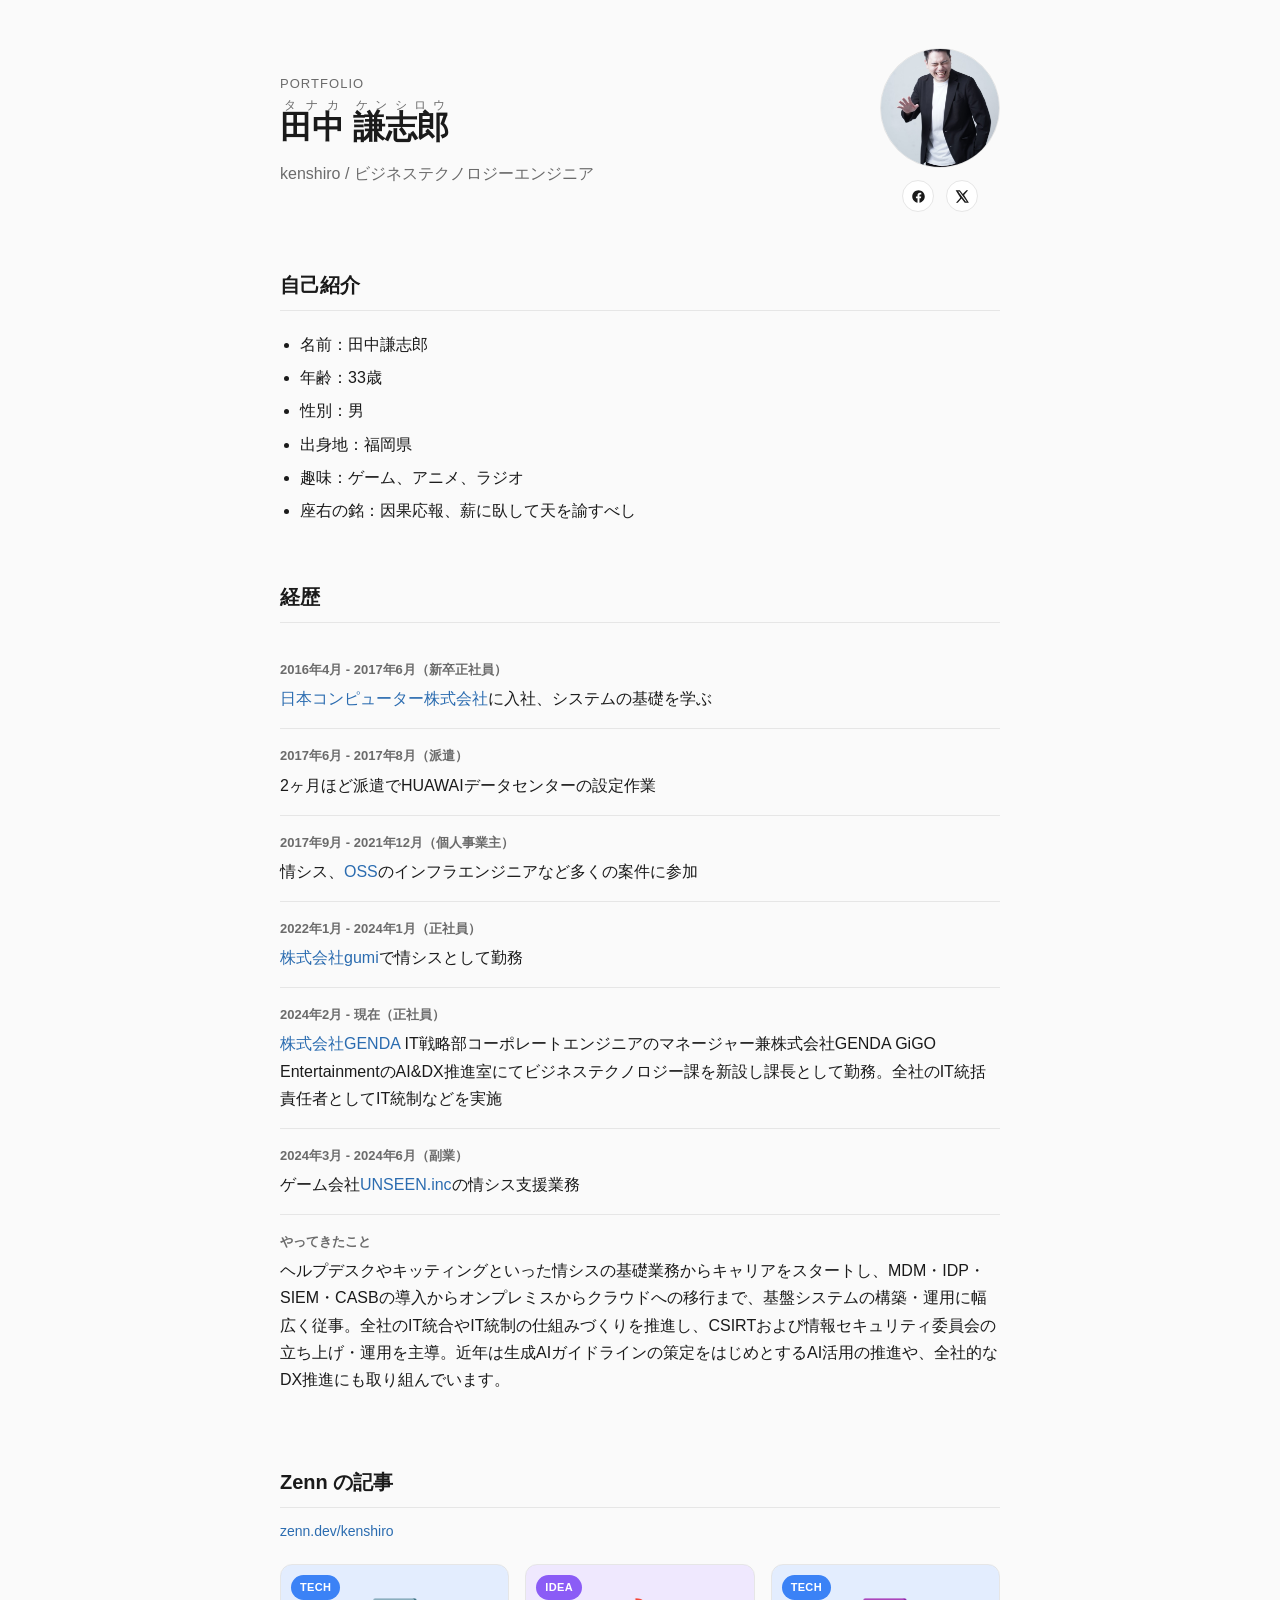
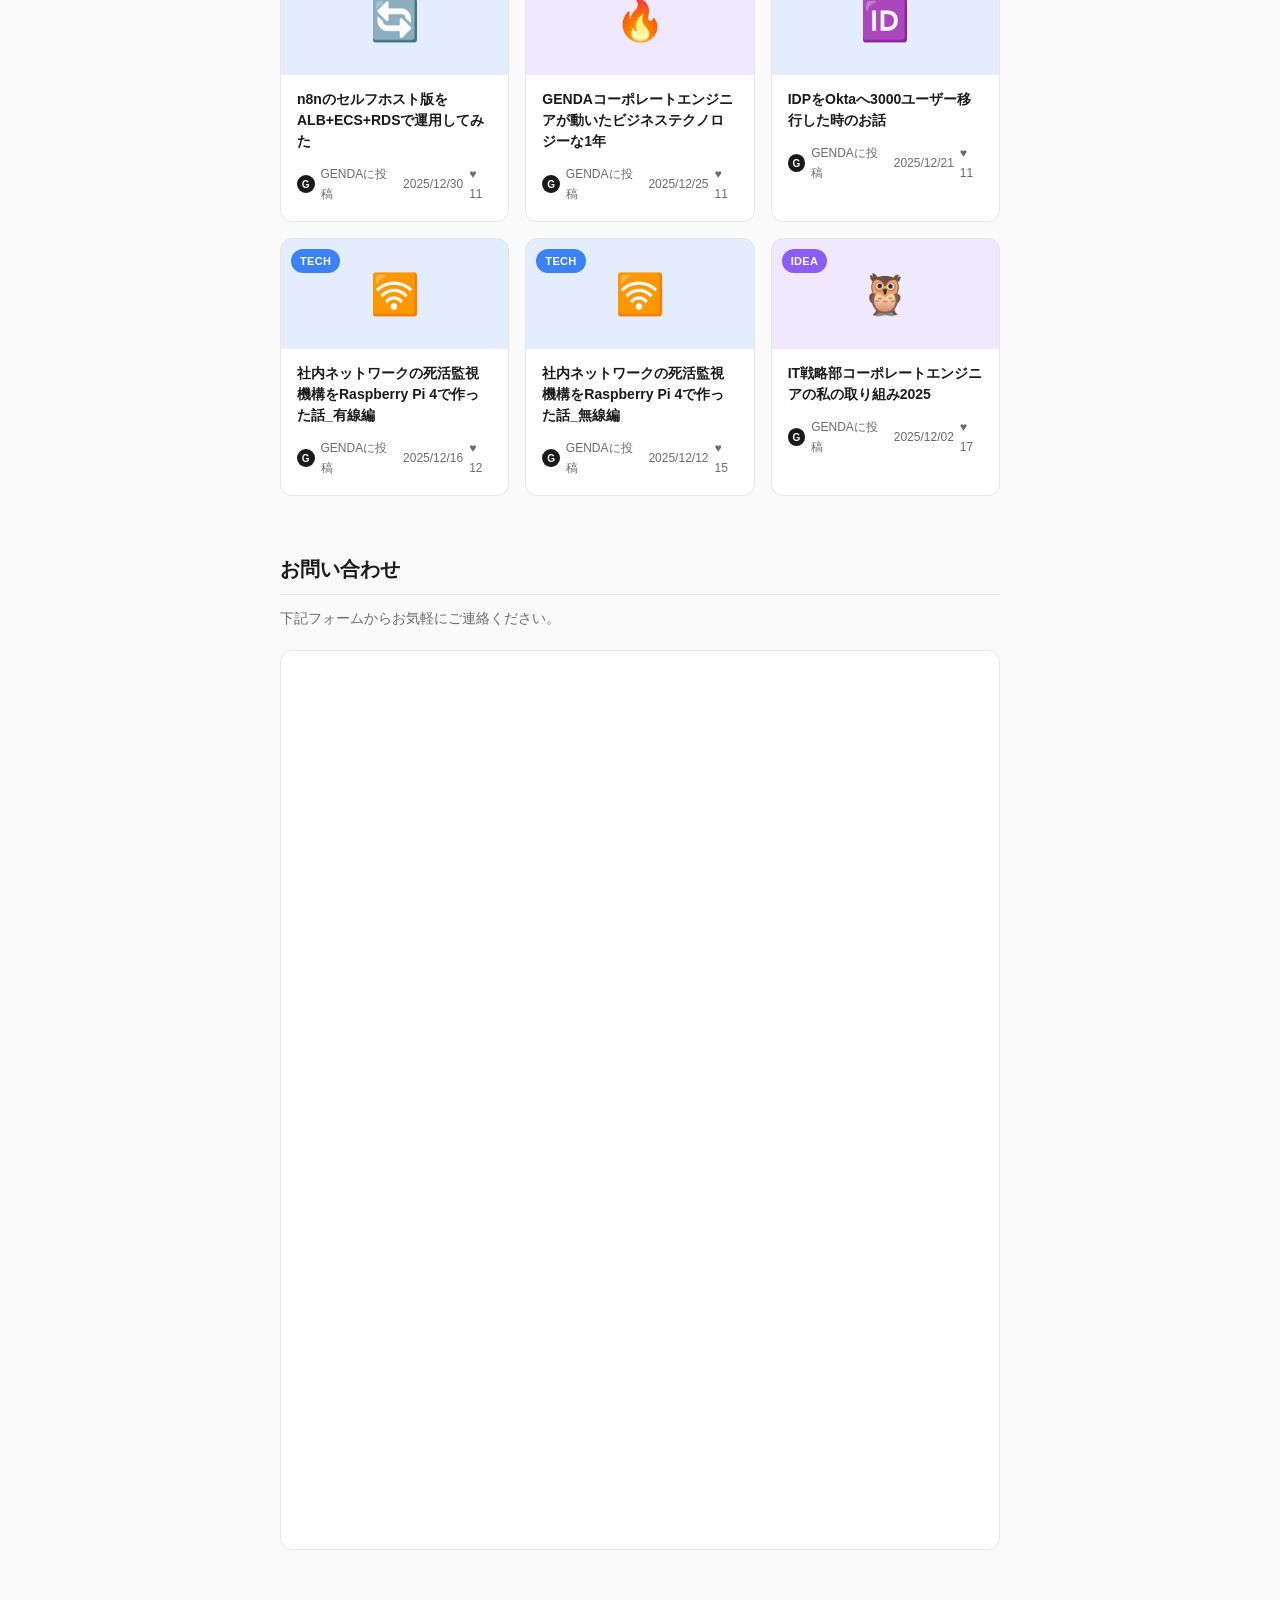
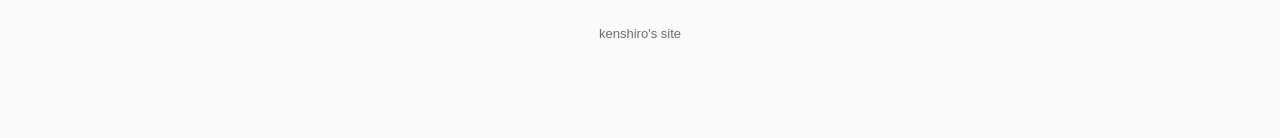
==== commit 00bc777c: "Add furigana ruby to the name heading 田中 謙志郎 now shows タナカ ケンシロウ as ruby text above the kanji.  Co-A" ====
--- a/index.html
+++ b/index.html
@@ -6,14 +6,14 @@
 <title>田中謙志郎 | kenshiro's site</title>
 <meta name="description" content="田中謙志郎（kenshiro）のポートフォリオページです。">
 <link rel="icon" href="data:,">
-<link rel="stylesheet" href="styles.css?v=6">
+<link rel="stylesheet" href="styles.css?v=7">
 </head>
 <body>
     <div class="page">
         <header class="hero">
             <div class="hero-text">
                 <p class="eyebrow">Portfolio</p>
-                <h1>田中謙志郎</h1>
+                <h1><ruby>田中<rt>タナカ</rt></ruby> <ruby>謙志郎<rt>ケンシロウ</rt></ruby></h1>
                 <p class="subtitle">kenshiro / ビジネステクノロジーエンジニア</p>
             </div>
             <div class="hero-photo-block">
--- a/styles.css
+++ b/styles.css
@@ -53,6 +53,13 @@
 .hero h1 {
   margin: 0;
   font-size: 32px;
+}
+
+.hero h1 rt {
+  font-size: 12px;
+  font-weight: 400;
+  color: var(--muted);
+  letter-spacing: 0.05em;
 }
 
 .subtitle {
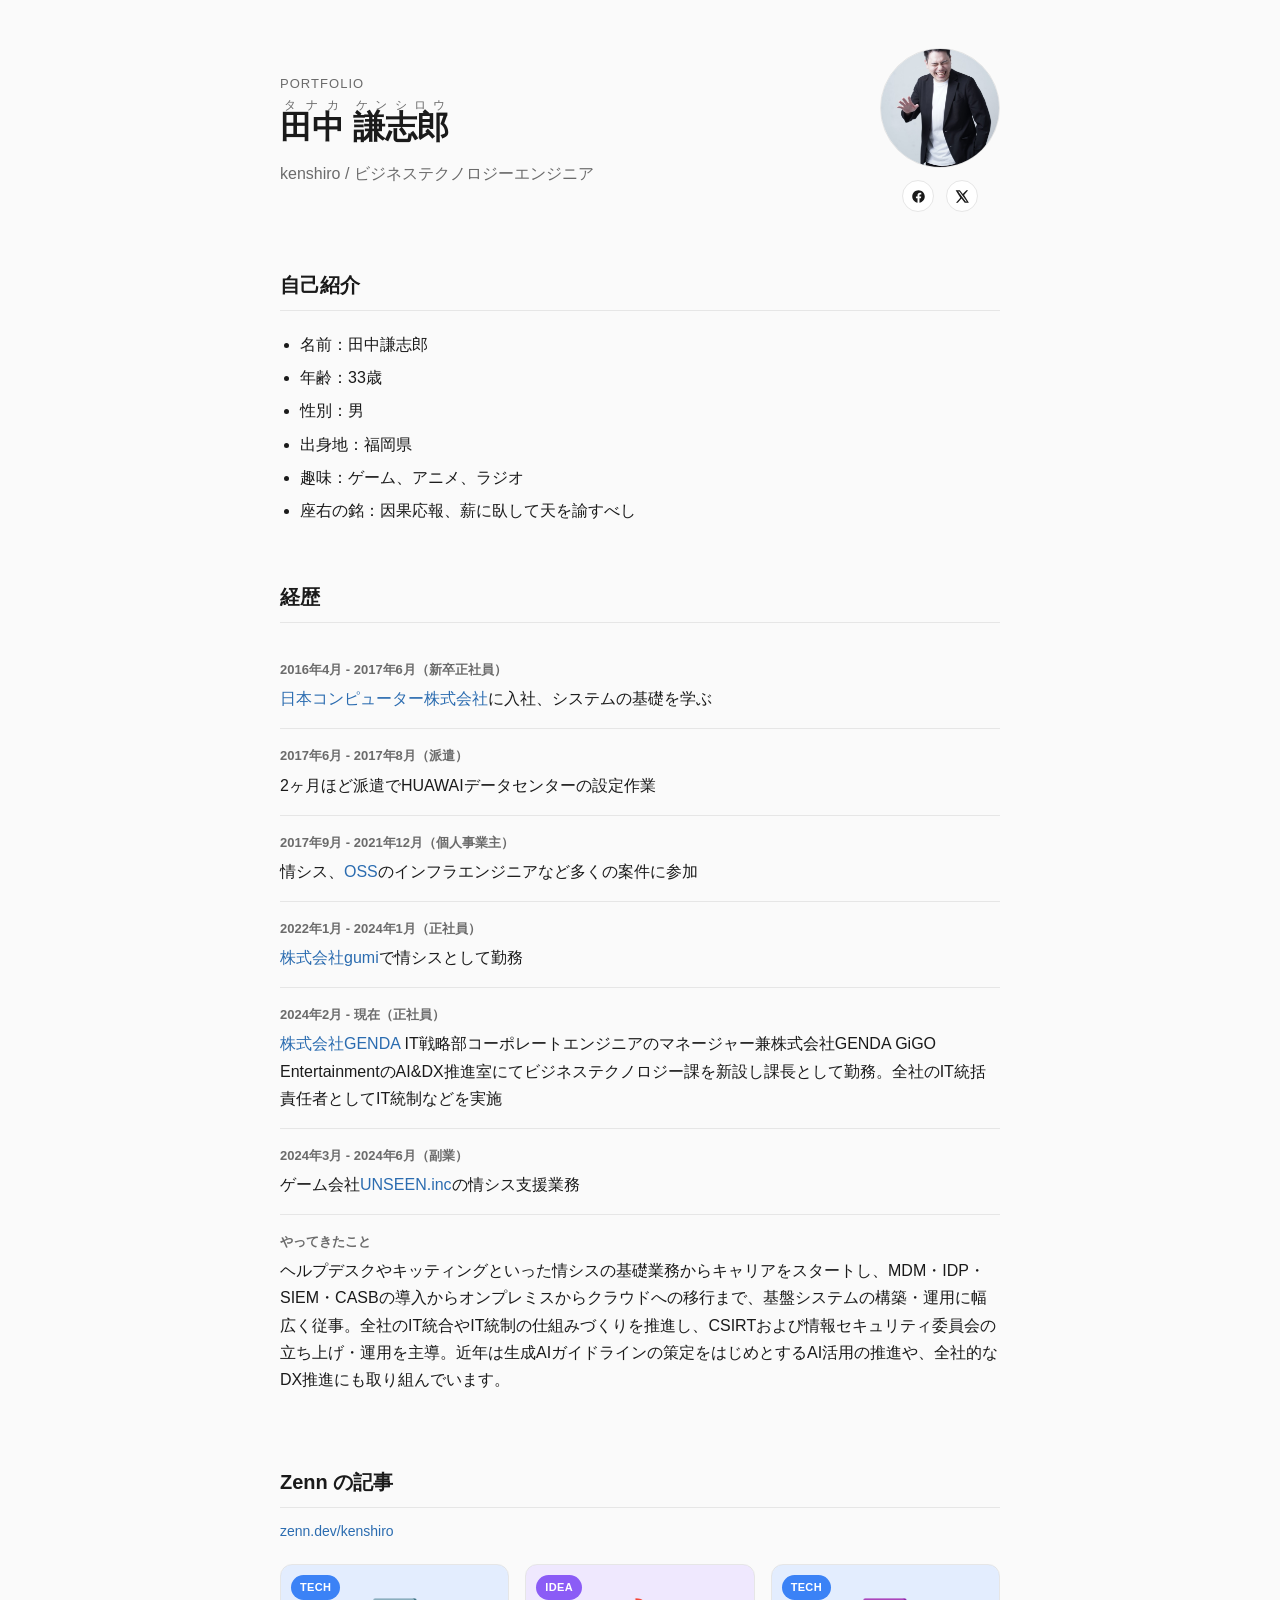
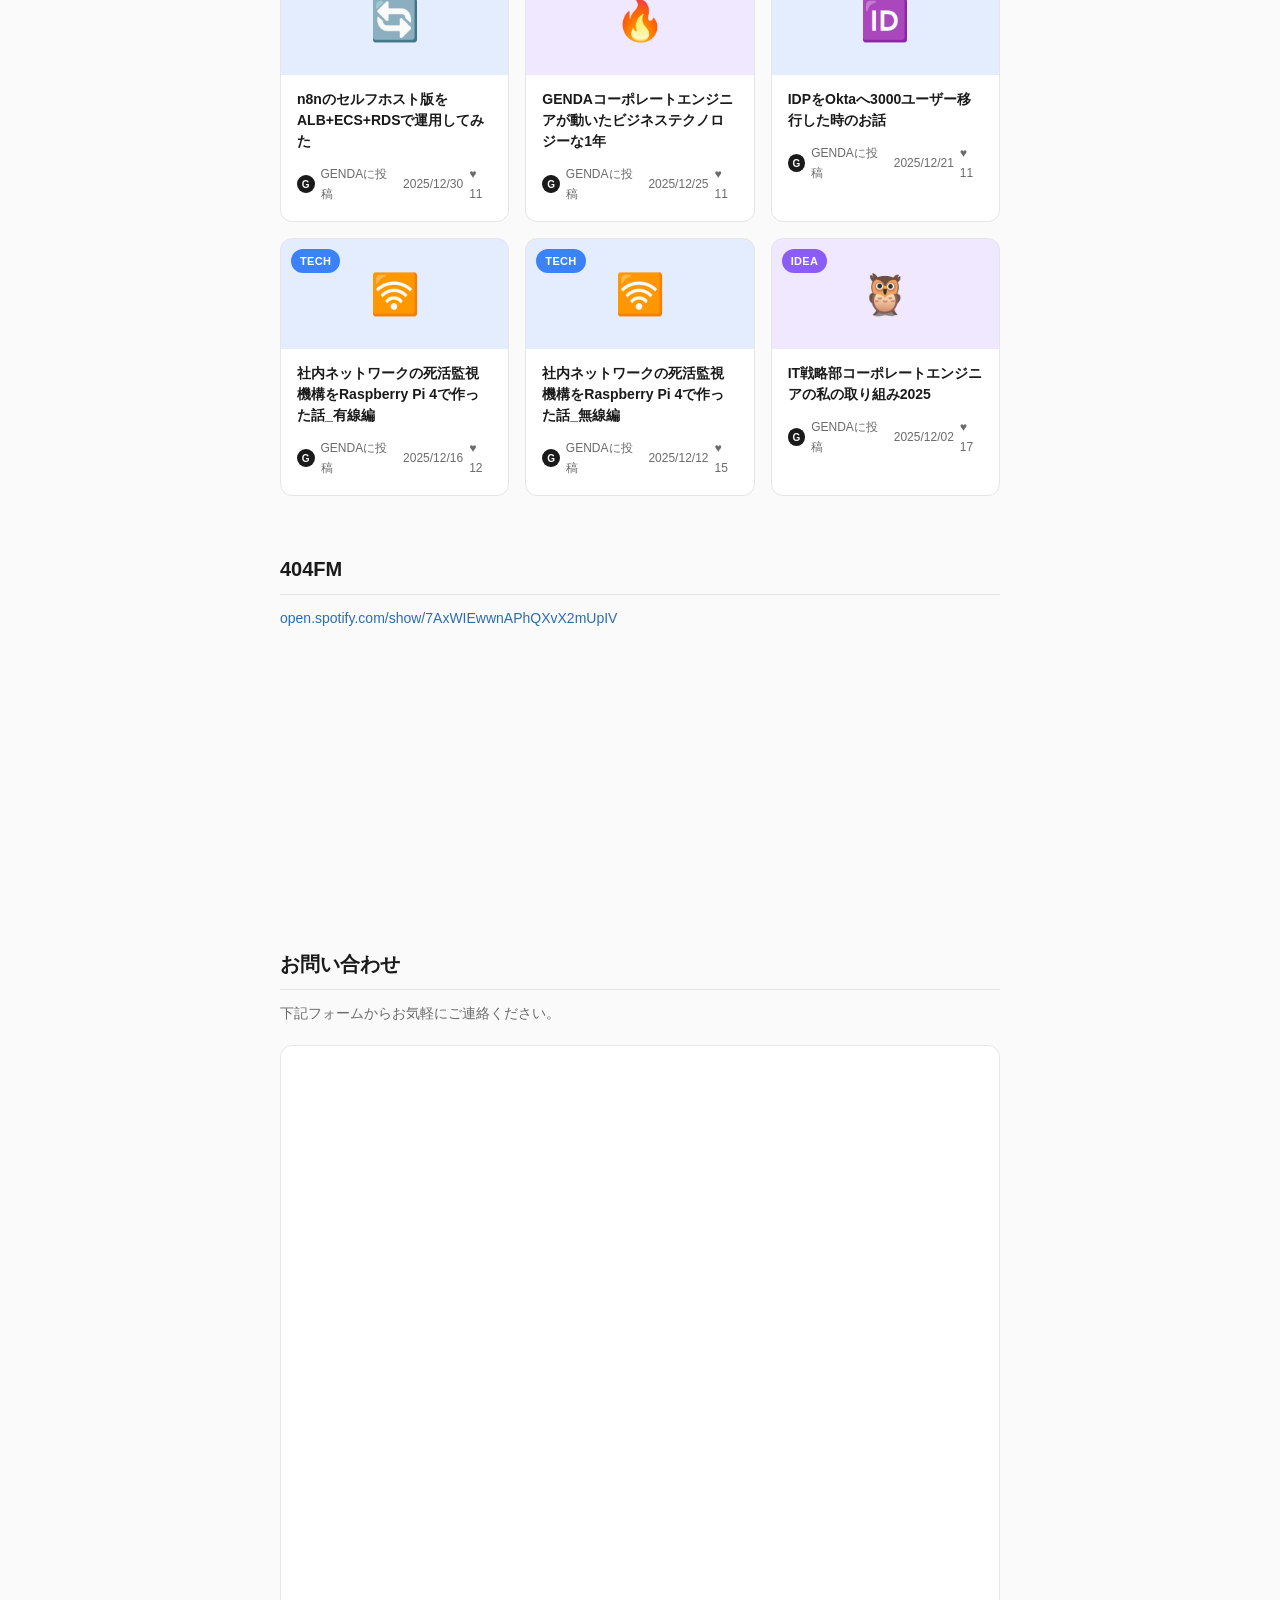
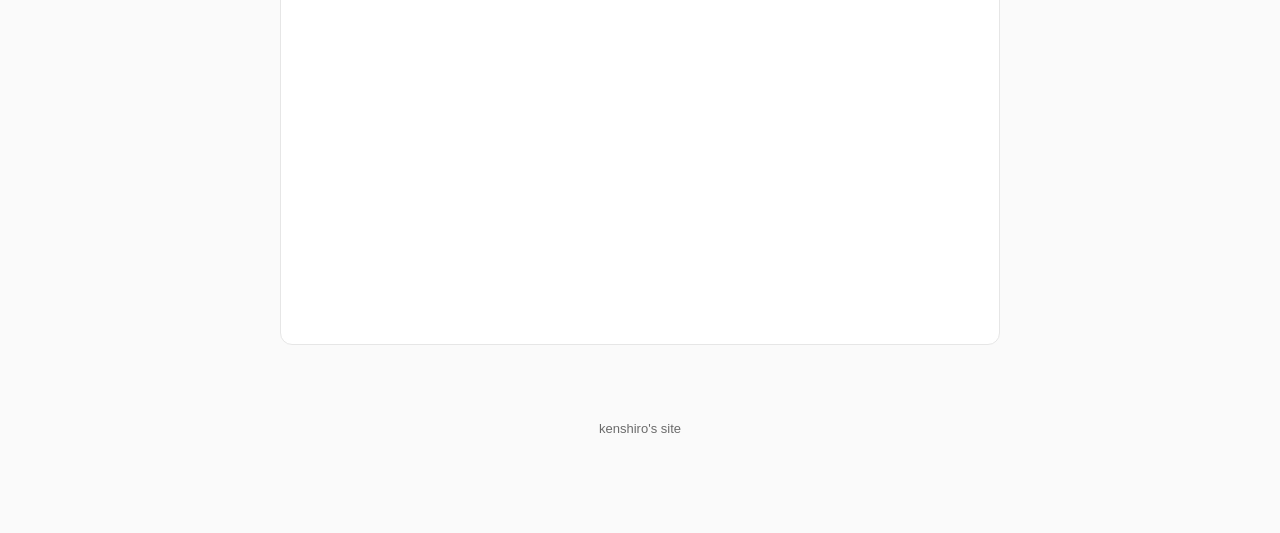
==== commit 0bec531b: "Add 404FM radio section with Spotify embed Co-Authored-By: Claude Sonnet 5 <noreply@anthropic.com>" ====
--- a/index.html
+++ b/index.html
@@ -6,7 +6,7 @@
 <title>田中謙志郎 | kenshiro's site</title>
 <meta name="description" content="田中謙志郎（kenshiro）のポートフォリオページです。">
 <link rel="icon" href="data:,">
-<link rel="stylesheet" href="styles.css?v=7">
+<link rel="stylesheet" href="styles.css?v=8">
 </head>
 <body>
     <div class="page">
@@ -192,6 +192,14 @@
             </section>
 
             <section class="section">
+                <h2>404FM</h2>
+                <p class="section-note">
+                    <a href="https://open.spotify.com/show/7AxWIEwwnAPhQXvX2mUpIV" target="_blank" rel="noopener">open.spotify.com/show/7AxWIEwwnAPhQXvX2mUpIV</a>
+                </p>
+                <iframe class="spotify-embed" src="https://open.spotify.com/embed/show/7AxWIEwwnAPhQXvX2mUpIV?utm_source=generator" loading="lazy" allow="autoplay; clipboard-write; encrypted-media; fullscreen; picture-in-picture"></iframe>
+            </section>
+
+            <section class="section">
                 <h2>お問い合わせ</h2>
                 <p class="section-note">下記フォームからお気軽にご連絡ください。</p>
                 <iframe class="contact-form" src="https://docs.google.com/forms/d/e/1FAIpQLSchTpc1sLFEY0dXczaiZ11Mpa0hVo4xiJXlNwjXK0RmTIlO_Q/viewform?embedded=true" loading="lazy">読み込んでいます…</iframe>
--- a/styles.css
+++ b/styles.css
@@ -302,6 +302,13 @@
   background: #fff;
 }
 
+.spotify-embed {
+  width: 100%;
+  height: 232px;
+  border: none;
+  border-radius: 12px;
+}
+
 .footer {
   margin-top: 64px;
   text-align: center;
